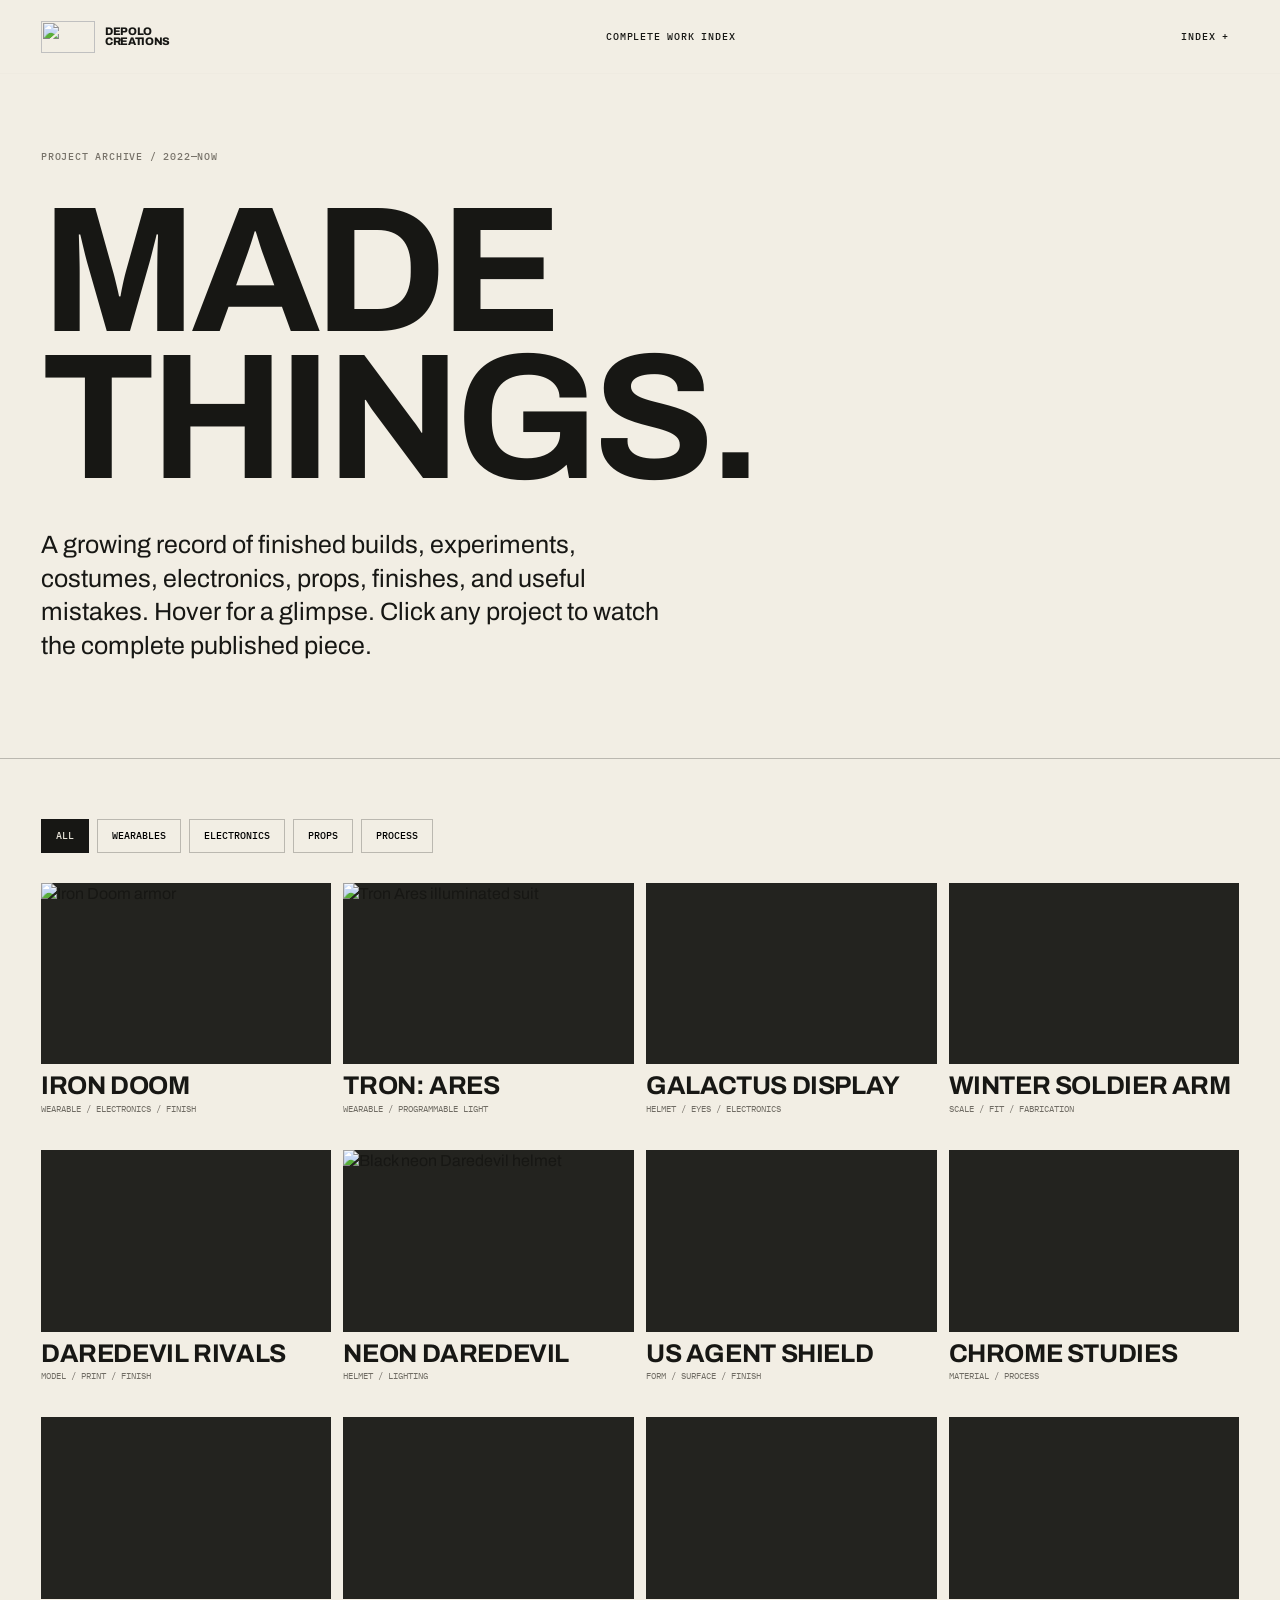
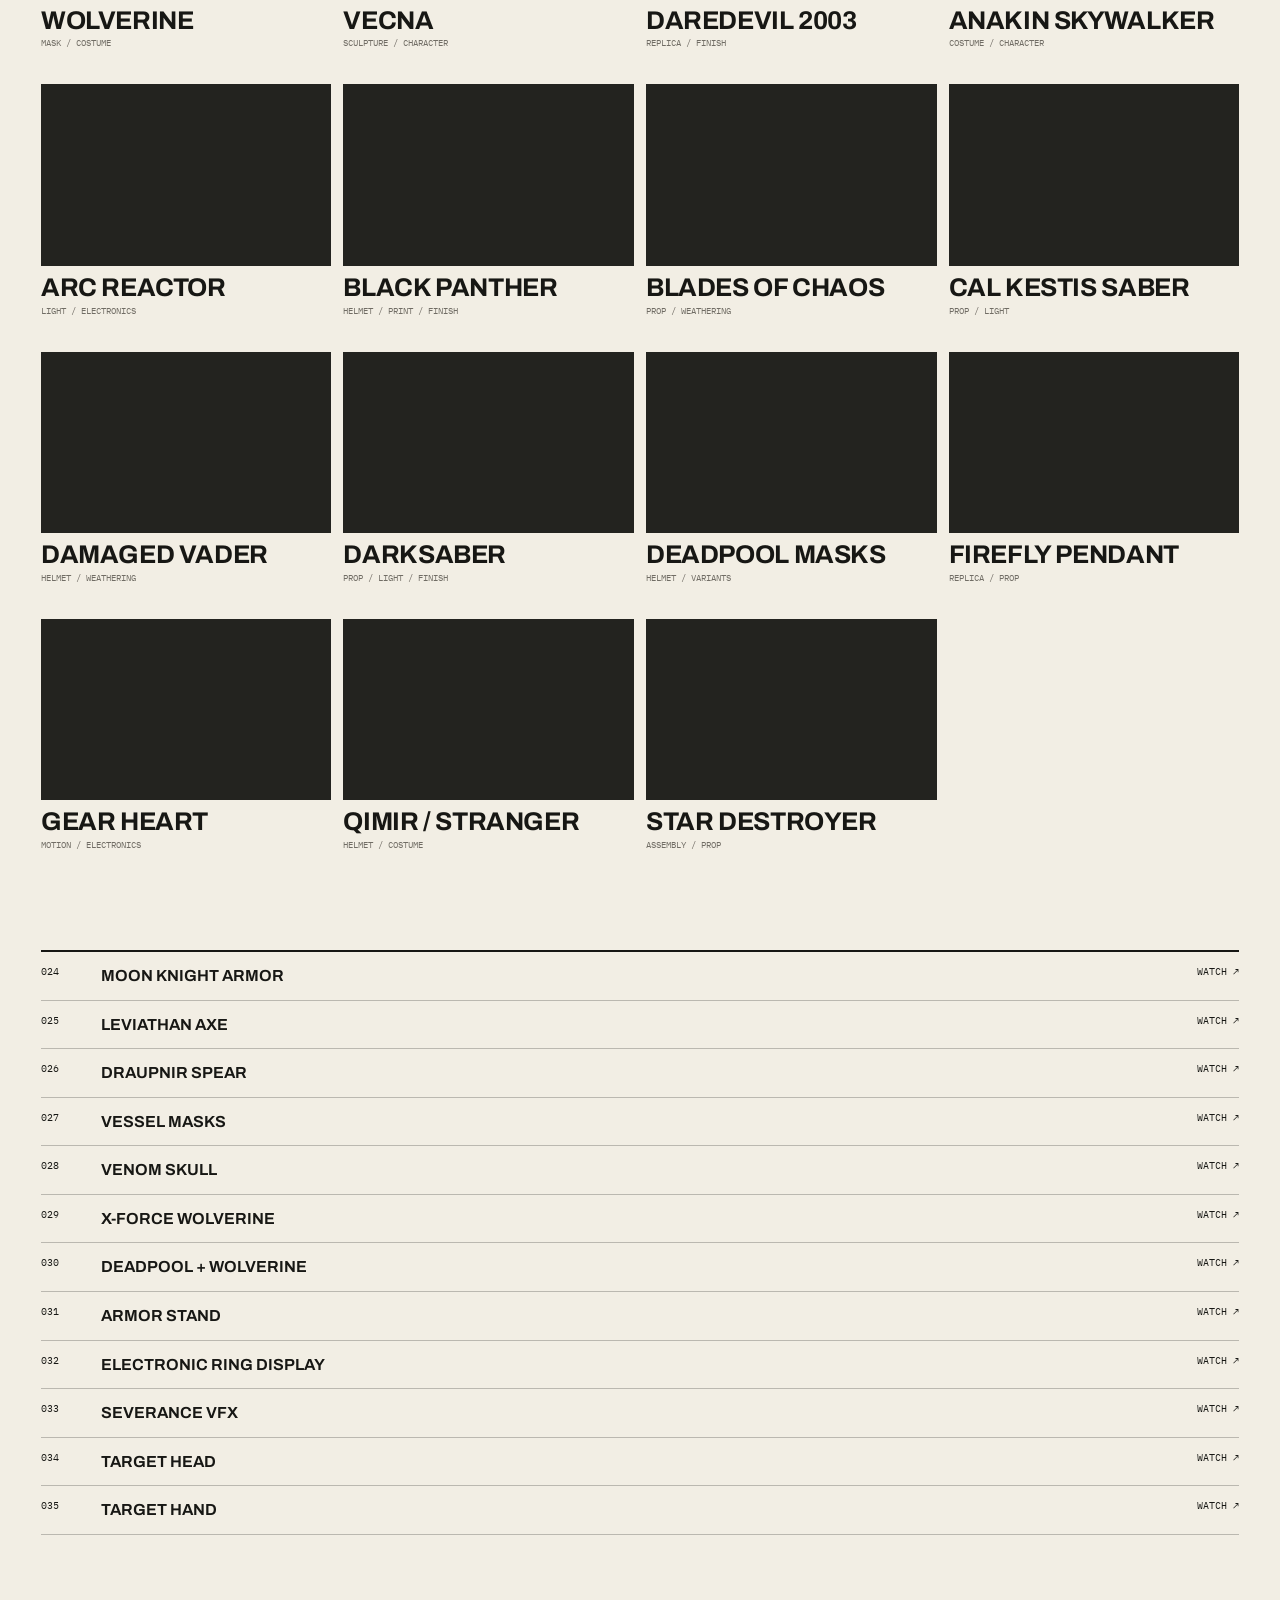
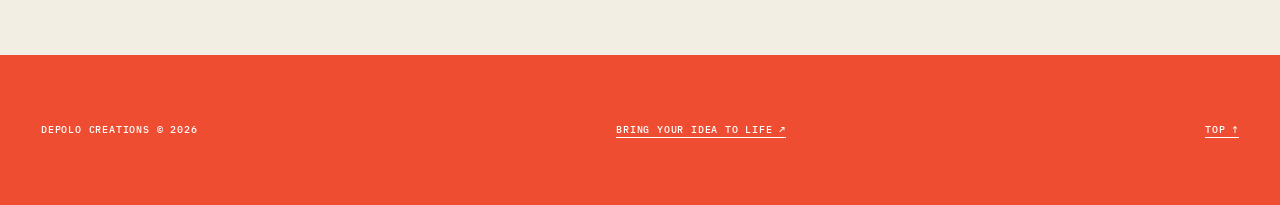
==== work.html @ 754777ff "Launch DePolo Creations V3" ====
<!doctype html><html lang="en"><head><meta charset="utf-8"><meta name="viewport" content="width=device-width,initial-scale=1"><meta name="description" content="Completed work from DePolo Creations: props, wearables, electronics, prototypes, and fabrication."><meta name="theme-color" content="#171714"><title>Work Index — DePolo Creations</title><link rel="preconnect" href="https://fonts.googleapis.com"><link rel="preconnect" href="https://fonts.gstatic.com" crossorigin><link href="https://fonts.googleapis.com/css2?family=Archivo:wdth,wght@75..125,300..900&family=IBM+Plex+Mono:ital,wght@0,400;0,500;1,400&display=swap" rel="stylesheet"><link rel="stylesheet" href="styles.css"><link rel="stylesheet" href="refinements.css"><script defer src="script.js"></script></head>
<body class="work-page"><a class="skip" href="#work">Skip to projects</a><header class="header scrolled" data-header><a class="wordmark" href="index.html" aria-label="DePolo Creations home"><img src="assets/dc-logo.svg" alt=""><span>DEPOLO<br>CREATIONS</span></a><p class="header-line">COMPLETE WORK INDEX</p><button class="menu" type="button" aria-expanded="false" aria-controls="nav" data-menu>INDEX <span>+</span></button><nav id="nav" data-nav><a href="index.html">Home</a><a href="#work">Projects</a><a href="index.html#capabilities">Capabilities</a><a href="index.html#about">Studio</a><a href="index.html#contact">Inquiry ↗</a></nav></header>
<main><section class="work-hero"><p class="label">PROJECT ARCHIVE / 2022—NOW</p><h1>Made<br>things.</h1><p>A growing record of finished builds, experiments, costumes, electronics, props, finishes, and useful mistakes. Hover for a glimpse. Click any project to watch the complete published piece.</p></section>
<section class="work-index" id="work"><div class="filters" role="group" aria-label="Filter project archive"><button class="active" data-work-filter="all">All</button><button data-work-filter="wearable">Wearables</button><button data-work-filter="electronics">Electronics</button><button data-work-filter="prop">Props</button><button data-work-filter="process">Process</button></div>
<div class="work-grid">
  <a class="work-card" data-work-category="wearable electronics" href="https://www.youtube.com/watch?v=f45iOdO2EHw" target="_blank" rel="noopener"><img src="assets/projects/doom.webp" alt="Iron Doom armor"><h2>Iron Doom</h2><p>WEARABLE / ELECTRONICS / FINISH</p></a>
  <a class="work-card" data-work-category="wearable electronics" href="https://www.youtube.com/watch?v=zFczIckO7Rg" target="_blank" rel="noopener"><img src="assets/projects/ares.webp" alt="Tron Ares illuminated suit"><h2>Tron: Ares</h2><p>WEARABLE / PROGRAMMABLE LIGHT</p></a>
  <a class="work-card" data-work-category="wearable electronics" href="https://www.youtube.com/watch?v=Ba2lIElRFcw" target="_blank" rel="noopener"><video muted loop playsinline preload="none" poster="assets/projects/galactus.webp"><source src="assets/previews/galactus.mp4"></video><h2>Galactus Display</h2><p>HELMET / EYES / ELECTRONICS</p></a>
  <a class="work-card" data-work-category="wearable prop" href="https://www.youtube.com/watch?v=aQSvHcY8R-s" target="_blank" rel="noopener"><video muted loop playsinline preload="none" poster="assets/projects/winter-soldier.webp"><source src="assets/previews/winter-soldier.mp4"></video><h2>Winter Soldier Arm</h2><p>SCALE / FIT / FABRICATION</p></a>
  <a class="work-card" data-work-category="wearable prop" href="https://youtube.com/shorts/fTP_FYDa17M" target="_blank" rel="noopener"><video muted loop playsinline preload="none" poster="assets/projects/daredevil-rivals.webp"><source src="assets/previews/daredevil-rivals.mp4"></video><h2>Daredevil Rivals</h2><p>MODEL / PRINT / FINISH</p></a>
  <a class="work-card" data-work-category="wearable electronics" href="https://www.youtube.com/watch?v=TB-pIBTU_F0" target="_blank" rel="noopener"><img src="assets/projects/daredevil-black.webp" alt="Black neon Daredevil helmet"><h2>Neon Daredevil</h2><p>HELMET / LIGHTING</p></a>
  <a class="work-card" data-work-category="prop process" href="https://www.youtube.com/watch?v=2Qb8049RBj0" target="_blank" rel="noopener"><video muted loop playsinline preload="none" poster="assets/projects/us-agent-shield.webp"><source src="assets/previews/us-agent-shield.mp4"></video><h2>US Agent Shield</h2><p>FORM / SURFACE / FINISH</p></a>
  <a class="work-card" data-work-category="process prop" href="https://www.youtube.com/watch?v=ifboockPrFY" target="_blank" rel="noopener"><video muted loop playsinline preload="none" poster="assets/projects/chrome-finish.webp"><source src="assets/previews/chrome-finish.mp4"></video><h2>Chrome Studies</h2><p>MATERIAL / PROCESS</p></a>
  <a class="work-card" data-work-category="wearable prop" href="https://youtube.com/shorts/M8G0UAl-ri0" target="_blank" rel="noopener"><video muted loop playsinline preload="none" poster="assets/projects/wolverine-game.webp"><source src="assets/previews/wolverine-game.mp4"></video><h2>Wolverine</h2><p>MASK / COSTUME</p></a>
  <a class="work-card" data-work-category="wearable prop" href="https://youtube.com/shorts/Q_8YGW42Jc8" target="_blank" rel="noopener"><video muted loop playsinline preload="none" poster="assets/projects/vecna.webp"><source src="assets/previews/vecna.mp4"></video><h2>Vecna</h2><p>SCULPTURE / CHARACTER</p></a>
  <a class="work-card" data-work-category="wearable prop" href="https://youtube.com/shorts/kxFeFTSxwdg" target="_blank" rel="noopener"><video muted loop playsinline preload="none" poster="assets/projects/daredevil-2003.webp"><source src="assets/previews/daredevil-2003.mp4"></video><h2>Daredevil 2003</h2><p>REPLICA / FINISH</p></a>
  <a class="work-card" data-work-category="wearable" href="https://youtube.com/shorts/2os2gOZqD7A" target="_blank" rel="noopener"><video muted loop playsinline preload="none" poster="assets/projects/anakin.jpg"><source src="assets/previews/anakin.mp4"></video><h2>Anakin Skywalker</h2><p>COSTUME / CHARACTER</p></a>
  <a class="work-card" data-work-category="electronics prop" href="https://youtube.com/shorts/UbesKmzl5rA" target="_blank" rel="noopener"><video muted loop playsinline preload="none" poster="assets/projects/arc-reactor.jpg"><source src="assets/previews/arc-reactor.mp4"></video><h2>Arc Reactor</h2><p>LIGHT / ELECTRONICS</p></a>
  <a class="work-card" data-work-category="wearable prop" href="https://youtube.com/shorts/BCk5leJ1_G4" target="_blank" rel="noopener"><video muted loop playsinline preload="none" poster="assets/projects/black-panther.jpg"><source src="assets/previews/black-panther.mp4"></video><h2>Black Panther</h2><p>HELMET / PRINT / FINISH</p></a>
  <a class="work-card" data-work-category="prop process" href="https://youtube.com/shorts/HmBopBBPuVQ" target="_blank" rel="noopener"><video muted loop playsinline preload="none" poster="assets/projects/blades-chaos.jpg"><source src="assets/previews/blades-chaos.mp4"></video><h2>Blades of Chaos</h2><p>PROP / WEATHERING</p></a>
  <a class="work-card" data-work-category="prop electronics" href="https://www.youtube.com/watch?v=gEWE_Ln1DB8" target="_blank" rel="noopener"><video muted loop playsinline preload="none" poster="assets/projects/cal-kestis.jpg"><source src="assets/previews/cal-kestis.mp4"></video><h2>Cal Kestis Saber</h2><p>PROP / LIGHT</p></a>
  <a class="work-card" data-work-category="wearable prop" href="https://youtube.com/shorts/01ie_4RDIV0" target="_blank" rel="noopener"><video muted loop playsinline preload="none" poster="assets/projects/vader.jpg"><source src="assets/previews/vader.mp4"></video><h2>Damaged Vader</h2><p>HELMET / WEATHERING</p></a>
  <a class="work-card" data-work-category="prop electronics" href="https://www.youtube.com/@GinoDePoloCreations/search?query=Darksaber" target="_blank" rel="noopener"><video muted loop playsinline preload="none" poster="assets/projects/darksaber.jpg"><source src="assets/previews/darksaber.mp4"></video><h2>Darksaber</h2><p>PROP / LIGHT / FINISH</p></a>
  <a class="work-card" data-work-category="wearable prop" href="https://youtube.com/shorts/fFDC4SojPIo" target="_blank" rel="noopener"><video muted loop playsinline preload="none" poster="assets/projects/deadpool.jpg"><source src="assets/previews/deadpool.mp4"></video><h2>Deadpool Masks</h2><p>HELMET / VARIANTS</p></a>
  <a class="work-card" data-work-category="prop" href="https://youtube.com/shorts/3zAMSGWEHwU" target="_blank" rel="noopener"><video muted loop playsinline preload="none" poster="assets/projects/firefly.jpg"><source src="assets/previews/firefly.mp4"></video><h2>Firefly Pendant</h2><p>REPLICA / PROP</p></a>
  <a class="work-card" data-work-category="electronics prop" href="https://youtube.com/shorts/BjGzUm9B_cY" target="_blank" rel="noopener"><video muted loop playsinline preload="none" poster="assets/projects/heart-gears.jpg"><source src="assets/previews/heart-gears.mp4"></video><h2>Gear Heart</h2><p>MOTION / ELECTRONICS</p></a>
  <a class="work-card" data-work-category="wearable prop" href="https://youtube.com/shorts/BGOsOVSzENE" target="_blank" rel="noopener"><video muted loop playsinline preload="none" poster="assets/projects/qimir.jpg"><source src="assets/previews/qimir.mp4"></video><h2>Qimir / Stranger</h2><p>HELMET / COSTUME</p></a>
  <a class="work-card" data-work-category="prop process" href="https://youtube.com/shorts/gZG3L--3sVA" target="_blank" rel="noopener"><video muted loop playsinline preload="none" poster="assets/projects/star-destroyer.jpg"><source src="assets/previews/star-destroyer.mp4"></video><h2>Star Destroyer</h2><p>ASSEMBLY / PROP</p></a>
</div>
<div class="work-ledger"><a href="https://youtube.com/shorts/pRtM7BxkJcs"><span>024</span>Moon Knight Armor<span>WATCH ↗</span></a><a href="https://youtube.com/shorts/bug30TYvJCU"><span>025</span>Leviathan Axe<span>WATCH ↗</span></a><a href="https://youtube.com/shorts/R4flKSkRsi8"><span>026</span>Draupnir Spear<span>WATCH ↗</span></a><a href="https://youtube.com/shorts/GTZHTAYfYAU"><span>027</span>Vessel Masks<span>WATCH ↗</span></a><a href="https://youtube.com/shorts/J9L7JzBHIR4"><span>028</span>Venom Skull<span>WATCH ↗</span></a><a href="https://youtube.com/shorts/6OyzctktQoY"><span>029</span>X-Force Wolverine<span>WATCH ↗</span></a><a href="https://youtube.com/shorts/P9nrG8TV47Y"><span>030</span>Deadpool + Wolverine<span>WATCH ↗</span></a><a href="https://youtube.com/shorts/Gr54Moc7keg"><span>031</span>Armor Stand<span>WATCH ↗</span></a><a href="https://www.youtube.com/watch?v=tuh3VyUuYes"><span>032</span>Electronic Ring Display<span>WATCH ↗</span></a><a href="https://youtube.com/shorts/mxoCnZjz_WY"><span>033</span>Severance VFX<span>WATCH ↗</span></a><a href="https://youtube.com/shorts/VMTVRS2lc6E"><span>034</span>Target Head<span>WATCH ↗</span></a><a href="https://youtube.com/shorts/DKPBTgb7mAo"><span>035</span>Target Hand<span>WATCH ↗</span></a></div></section></main>
<footer class="work-footer"><span>DEPOLO CREATIONS © <span data-year></span></span><a href="index.html#contact">BRING YOUR IDEA TO LIFE ↗</a><a href="#work">TOP ↑</a></footer></body></html>
---- styles.css ----
:root{--black:#171714;--coal:#23231f;--bone:#e7e3d8;--paper:#f2eee4;--red:#ef4d32;--muted:#aaa69c;--line:rgba(231,227,216,.26);--darkline:rgba(23,23,20,.25);--sans:"Archivo","Arial Narrow",Arial,sans-serif;--mono:"IBM Plex Mono",monospace;--pad:clamp(18px,3.2vw,54px)}*{box-sizing:border-box}html{scroll-behavior:smooth}body{margin:0;background:var(--black);color:var(--bone);font-family:var(--sans);line-height:1.35}a{color:inherit;text-decoration:none}img{display:block;width:100%}button{font:inherit}.skip{position:fixed;z-index:99;top:8px;left:8px;background:var(--red);color:#fff;padding:10px;transform:translateY(-150%)}.skip:focus{transform:none}.header{height:74px;position:fixed;z-index:20;inset:0 0 auto;display:grid;grid-template-columns:1fr 1fr auto;align-items:center;padding:0 var(--pad);border-bottom:1px solid var(--line);transition:.2s}.header.scrolled{background:rgba(23,23,20,.94);backdrop-filter:blur(12px)}.wordmark{display:flex;align-items:center;gap:10px;font-size:11px;font-weight:800;line-height:.9;letter-spacing:-.03em}.wordmark svg{width:46px;fill:none;stroke:var(--bone);stroke-width:3}.header-line,.menu,nav{font:500 10px var(--mono);letter-spacing:.08em}.menu{background:none;border:0;color:inherit;cursor:pointer;padding:10px}nav{position:fixed;right:var(--pad);top:60px;width:260px;background:var(--red);color:#fff;padding:16px;display:grid;transform:scaleY(0);transform-origin:top;opacity:0;transition:.2s}nav.open{transform:none;opacity:1}nav a{padding:12px 4px;border-bottom:1px solid rgba(255,255,255,.35)}nav a:last-child{border:0}.hero{min-height:100svh;position:relative;display:flex;align-items:flex-end;overflow:hidden;padding:120px var(--pad) 54px}.hero-img{position:absolute;inset:0;height:100%;object-fit:cover;object-position:center}.hero-wash{position:absolute;inset:0;background:linear-gradient(90deg,rgba(23,23,20,.95),rgba(23,23,20,.42) 60%,rgba(23,23,20,.1)),linear-gradient(0deg,rgba(23,23,20,.78),transparent 55%)}.hero-type{position:relative;z-index:2;width:min(100%,1120px)}.kicker,.label,.project-no,.section-head,.hero-stamp,.fan-note,.card span,.card small,.filters,.archive-count,.method-line,footer{font:500 10px/1.4 var(--mono);letter-spacing:.08em}.kicker{color:var(--red);text-transform:uppercase}.hero h1{margin:22px 0 40px;font-size:clamp(64px,11.8vw,188px);font-stretch:condensed;font-weight:800;line-height:.76;letter-spacing:-.075em;text-transform:uppercase}.hero h1 i{font-weight:300;color:transparent;-webkit-text-stroke:1.5px var(--bone)}.hero-bottom{display:flex;align-items:end;gap:10vw}.hero-bottom p{margin:0;font-size:clamp(14px,1.3vw,18px)}.hero-bottom a,.contact-bottom a{display:flex;justify-content:space-between;width:min(340px,100%);border:1px solid currentColor;padding:16px;font:600 11px var(--mono)}.hero-bottom a:hover,.contact-bottom a:hover{background:var(--red);border-color:var(--red)}.hero-stamp{position:absolute;z-index:2;right:var(--pad);bottom:54px;width:210px;border-top:1px solid var(--bone);padding-top:8px;display:grid;gap:5px}.hero-stamp strong{font:800 28px var(--sans);letter-spacing:-.04em}.hero-stamp a{color:var(--red)}.fan-note{position:absolute;right:var(--pad);bottom:16px;z-index:2;color:#aaa;font-size:8px}.ruled{border-top:1px solid var(--darkline)}.manifesto,.capabilities,.about{background:var(--paper);color:var(--black);padding:clamp(80px,10vw,150px) var(--pad);display:grid;grid-template-columns:1fr 1.2fr 1fr;gap:4vw}.label{margin:0;color:#777269}.manifesto h2,.section-head h2,.capabilities h2,.about h2,.method h2,.contact h2{font-size:clamp(48px,8vw,125px);font-weight:800;font-stretch:condensed;line-height:.82;letter-spacing:-.07em;text-transform:uppercase;margin:0}.manifesto-copy{font-size:clamp(17px,1.8vw,24px);align-self:end}.manifesto-copy p:last-child{font:400 12px/1.6 var(--mono);margin-top:28px}.featured,.archive{padding:100px var(--pad)}.section-head{display:flex;align-items:end;justify-content:space-between;border-top:1px solid var(--line);padding-top:10px;margin-bottom:54px}.section-head p{margin:0}.lead-project{display:grid;grid-template-columns:2.1fr 1fr;gap:var(--pad);align-items:end}.lead-project figure{margin:0}.lead-project figure img{aspect-ratio:16/9;object-fit:cover;filter:saturate(.86) contrast(1.05)}figcaption{display:flex;justify-content:space-between;padding-top:8px;font:400 9px var(--mono)}.lead-project h3,.feature-pair h3{font-size:clamp(42px,6vw,90px);line-height:.86;letter-spacing:-.065em;text-transform:uppercase;margin:10px 0}.lead-project>div>p:last-child,.feature-pair article>p:last-child{max-width:460px;color:var(--muted)}.feature-pair{display:grid;grid-template-columns:1fr 1fr;gap:var(--pad);margin:110px 0 20px}.feature-pair article:nth-child(2){margin-top:160px}.feature-pair img{aspect-ratio:4/3;object-fit:cover;filter:saturate(.85)}.feature-pair h3{font-size:clamp(32px,4vw,62px)}.archive{background:var(--paper);color:var(--black)}.archive .section-head{border-color:var(--darkline);align-items:start}.archive .section-head h2{font-size:clamp(50px,8vw,120px);margin-top:20px}.archive-count strong{font:800 clamp(52px,7vw,100px)/.8 var(--sans);letter-spacing:-.07em}.filters{display:flex;gap:8px;flex-wrap:wrap;margin-bottom:30px}.filters button{background:transparent;border:1px solid var(--darkline);padding:9px 14px;text-transform:uppercase;cursor:pointer}.filters button.active,.filters button:hover{background:var(--black);color:var(--bone)}.project-wall{display:grid;grid-template-columns:repeat(4,1fr);gap:26px 12px}.card{display:block;min-width:0;transition:opacity .2s}.card.hidden{display:none}.card.wide{grid-column:span 2}.card img{aspect-ratio:4/3;object-fit:cover;filter:grayscale(.2) contrast(1.03);transition:.3s}.card.tall img{aspect-ratio:3/4}.card:hover img{filter:none;transform:scale(.99)}.card span{display:block;border-top:1px solid var(--darkline);padding-top:7px;margin-top:7px}.card small{color:#747068}.ledger{border-top:2px solid var(--black);margin-top:90px;padding-top:14px}.ledger ul{list-style:none;margin:36px 0 0;padding:0;display:grid;grid-template-columns:repeat(3,1fr);font-size:clamp(18px,2.1vw,32px);font-weight:700;letter-spacing:-.035em;text-transform:uppercase}.ledger li{border-top:1px solid var(--darkline);padding:10px 8px 10px 0}.capabilities{grid-template-columns:1fr 2fr}.capabilities h2{font-size:clamp(48px,6.5vw,100px);margin-top:20px}.cap-list article{display:grid;grid-template-columns:50px 1fr 1fr;gap:15px;border-top:1px solid var(--darkline);padding:22px 0}.cap-list span{font:400 10px var(--mono)}.cap-list h3{font-size:clamp(23px,3vw,42px);letter-spacing:-.045em;text-transform:uppercase;margin:0}.cap-list p{margin:0}.method{padding:100px var(--pad);overflow:hidden}.method-line{white-space:nowrap;font-size:clamp(13px,2vw,25px);color:var(--red);margin:50px 0 110px;animation:drift 22s linear infinite}.method>div{display:grid;grid-template-columns:2fr 1fr;gap:6vw;align-items:end}.method h2{font-size:clamp(48px,7vw,110px)}.method>div p{font:400 13px/1.65 var(--mono);color:var(--muted)}@keyframes drift{to{transform:translateX(-35%)}}.about{grid-template-columns:1fr 2fr}.about h2{font-size:clamp(45px,6vw,90px);max-width:1150px}.about>div>p{font-size:clamp(16px,1.6vw,22px);max-width:680px}.about a{font:500 11px var(--mono);display:inline-block;border-bottom:1px solid;margin:30px 25px 0 0}.contact{background:var(--red);color:#fff;padding:100px var(--pad) 70px}.contact .label{color:#fff}.contact h2{font-size:clamp(68px,15vw,220px);margin:50px 0 80px}.contact-bottom{display:flex;justify-content:space-between;align-items:end}.contact-bottom p{font-size:clamp(16px,2vw,26px)}.contact-bottom a{width:min(520px,100%);overflow-wrap:anywhere}.contact-bottom a:hover{background:var(--black);border-color:var(--black)}footer{height:70px;display:flex;justify-content:space-between;align-items:center;padding:0 var(--pad)}@media(max-width:900px){.header{grid-template-columns:1fr auto}.header-line{display:none}.hero{min-height:860px}.hero-type{align-self:center}.hero h1{font-size:clamp(60px,18vw,120px)}.hero-bottom{align-items:flex-start;flex-direction:column}.hero-stamp{left:var(--pad);right:auto}.manifesto,.capabilities,.about{grid-template-columns:1fr}.manifesto-copy{margin-top:60px}.lead-project{grid-template-columns:1fr}.feature-pair{margin-top:70px}.feature-pair article:nth-child(2){margin-top:80px}.project-wall{grid-template-columns:repeat(2,1fr)}.ledger ul{grid-template-columns:repeat(2,1fr)}.method>div{grid-template-columns:1fr}.contact-bottom{align-items:flex-start;flex-direction:column;gap:40px}}@media(max-width:560px){.header{height:62px}.wordmark span{display:none}.hero{padding-top:90px}.hero h1{font-size:17.5vw}.hero h1 i{-webkit-text-stroke:1px var(--bone)}.hero-stamp{bottom:52px}.fan-note{display:none}.feature-pair{grid-template-columns:1fr}.feature-pair article:nth-child(2){margin-top:40px}.project-wall{grid-template-columns:1fr 1fr;gap:22px 8px}.card.wide{grid-column:span 2}.ledger ul{grid-template-columns:1fr}.cap-list article{grid-template-columns:30px 1fr}.cap-list p{grid-column:2}.contact h2{font-size:19vw}footer span:nth-child(2){display:none}}@media(prefers-reduced-motion:reduce){html{scroll-behavior:auto}.method-line{animation:none}}
---- refinements.css ----
/* V3: readability, uniform project geometry, inquiry form, and work archive */
.wordmark svg{display:none}.wordmark img{display:block;width:54px;height:32px}
.hero h1{font-size:clamp(64px,11.2vw,178px);line-height:.82;letter-spacing:-.035em}
.manifesto h2,.section-head h2,.capabilities h2,.about h2,.method h2,.contact h2{line-height:.88;letter-spacing:-.025em}
.lead-project h3,.feature-pair h3{line-height:.92;letter-spacing:-.025em}
.project-wall{grid-template-columns:repeat(4,1fr);gap:30px 12px}.card.wide{grid-column:auto}
.card img,.card video{display:block;width:100%;aspect-ratio:16/10;object-fit:cover;filter:grayscale(.18) contrast(1.03);transition:.3s;background:var(--coal)}
.card.tall img{aspect-ratio:16/10}.card:hover img,.card:hover video{filter:none;transform:scale(.99)}
.ledger li{padding:0}.ledger li a{display:block;padding:10px 8px 10px 0}.ledger li a:hover{color:var(--red)}
.archive-link{display:flex;justify-content:space-between;margin-top:45px;padding:18px;border:1px solid var(--black);font:600 11px var(--mono)}.archive-link:hover{background:var(--red);border-color:var(--red);color:#fff}
.inquiry-layout{display:grid;grid-template-columns:1fr 1fr;gap:8vw;align-items:start}.inquiry-layout>div>p{font-size:clamp(16px,2vw,26px)}
.email-link{font:500 11px var(--mono);border-bottom:1px solid;overflow-wrap:anywhere}.inquiry-layout form{border-top:1px solid rgba(255,255,255,.65);padding-top:20px}
.inquiry-layout label{display:block;font:500 10px var(--mono);letter-spacing:.08em;text-transform:uppercase;margin-bottom:18px}.inquiry-layout label span{text-transform:none}
.inquiry-layout input,.inquiry-layout textarea,.inquiry-layout select{width:100%;color:#fff;background:transparent;border:0;border-bottom:1px solid rgba(255,255,255,.5);border-radius:0;padding:10px 0;outline:0;font:400 15px var(--sans)}
.inquiry-layout select option{color:var(--black)}.inquiry-layout input:focus,.inquiry-layout textarea:focus,.inquiry-layout select:focus{border-color:#fff}.form-row{display:grid;grid-template-columns:1fr 1fr;gap:20px}
.inquiry-layout form button{width:100%;display:flex;justify-content:space-between;background:#fff;color:var(--black);border:0;padding:16px;font:600 11px var(--mono);cursor:pointer}.inquiry-layout form button:hover{background:var(--black);color:#fff}
.form-note{font:400 10px var(--mono)}.form-note.error{font-weight:500;color:var(--black)}
.work-page{background:var(--paper);color:var(--black)}.work-hero{padding:150px var(--pad) 70px;border-bottom:1px solid var(--darkline)}.work-hero h1{font-size:clamp(70px,14vw,200px);line-height:.82;letter-spacing:-.035em;text-transform:uppercase;margin:35px 0}.work-hero>p:last-child{max-width:650px;font-size:clamp(17px,2vw,25px)}
.work-index{padding:60px var(--pad) 120px}.work-grid{display:grid;grid-template-columns:repeat(4,1fr);gap:36px 12px}.work-card video,.work-card img{display:block;width:100%;aspect-ratio:16/10;object-fit:cover;background:var(--coal)}.work-card h2{font-size:clamp(18px,2vw,30px);line-height:1;letter-spacing:-.015em;text-transform:uppercase;margin:9px 0 4px}.work-card p{font:400 9px var(--mono);color:#716d65;margin:0}.work-card:hover h2{color:var(--red)}.work-ledger{margin-top:100px;border-top:2px solid var(--black)}.work-ledger a{display:grid;grid-template-columns:60px 1fr auto;padding:13px 0;border-bottom:1px solid var(--darkline);text-transform:uppercase;font-weight:650}.work-ledger a:hover{color:var(--red)}.work-ledger span{font:400 10px var(--mono)}
.work-footer{background:var(--red);color:#fff;height:auto;min-height:150px}.work-footer a{border-bottom:1px solid}
@media(max-width:900px){.inquiry-layout{grid-template-columns:1fr;gap:60px}.project-wall,.work-grid{grid-template-columns:repeat(2,1fr)}}
@media(max-width:560px){.form-row{grid-template-columns:1fr}.wordmark img{width:50px}.work-ledger a{grid-template-columns:45px 1fr}.work-ledger a span:last-child{display:none}}
@media(prefers-reduced-motion:reduce){.card video,.work-card video{display:none}}
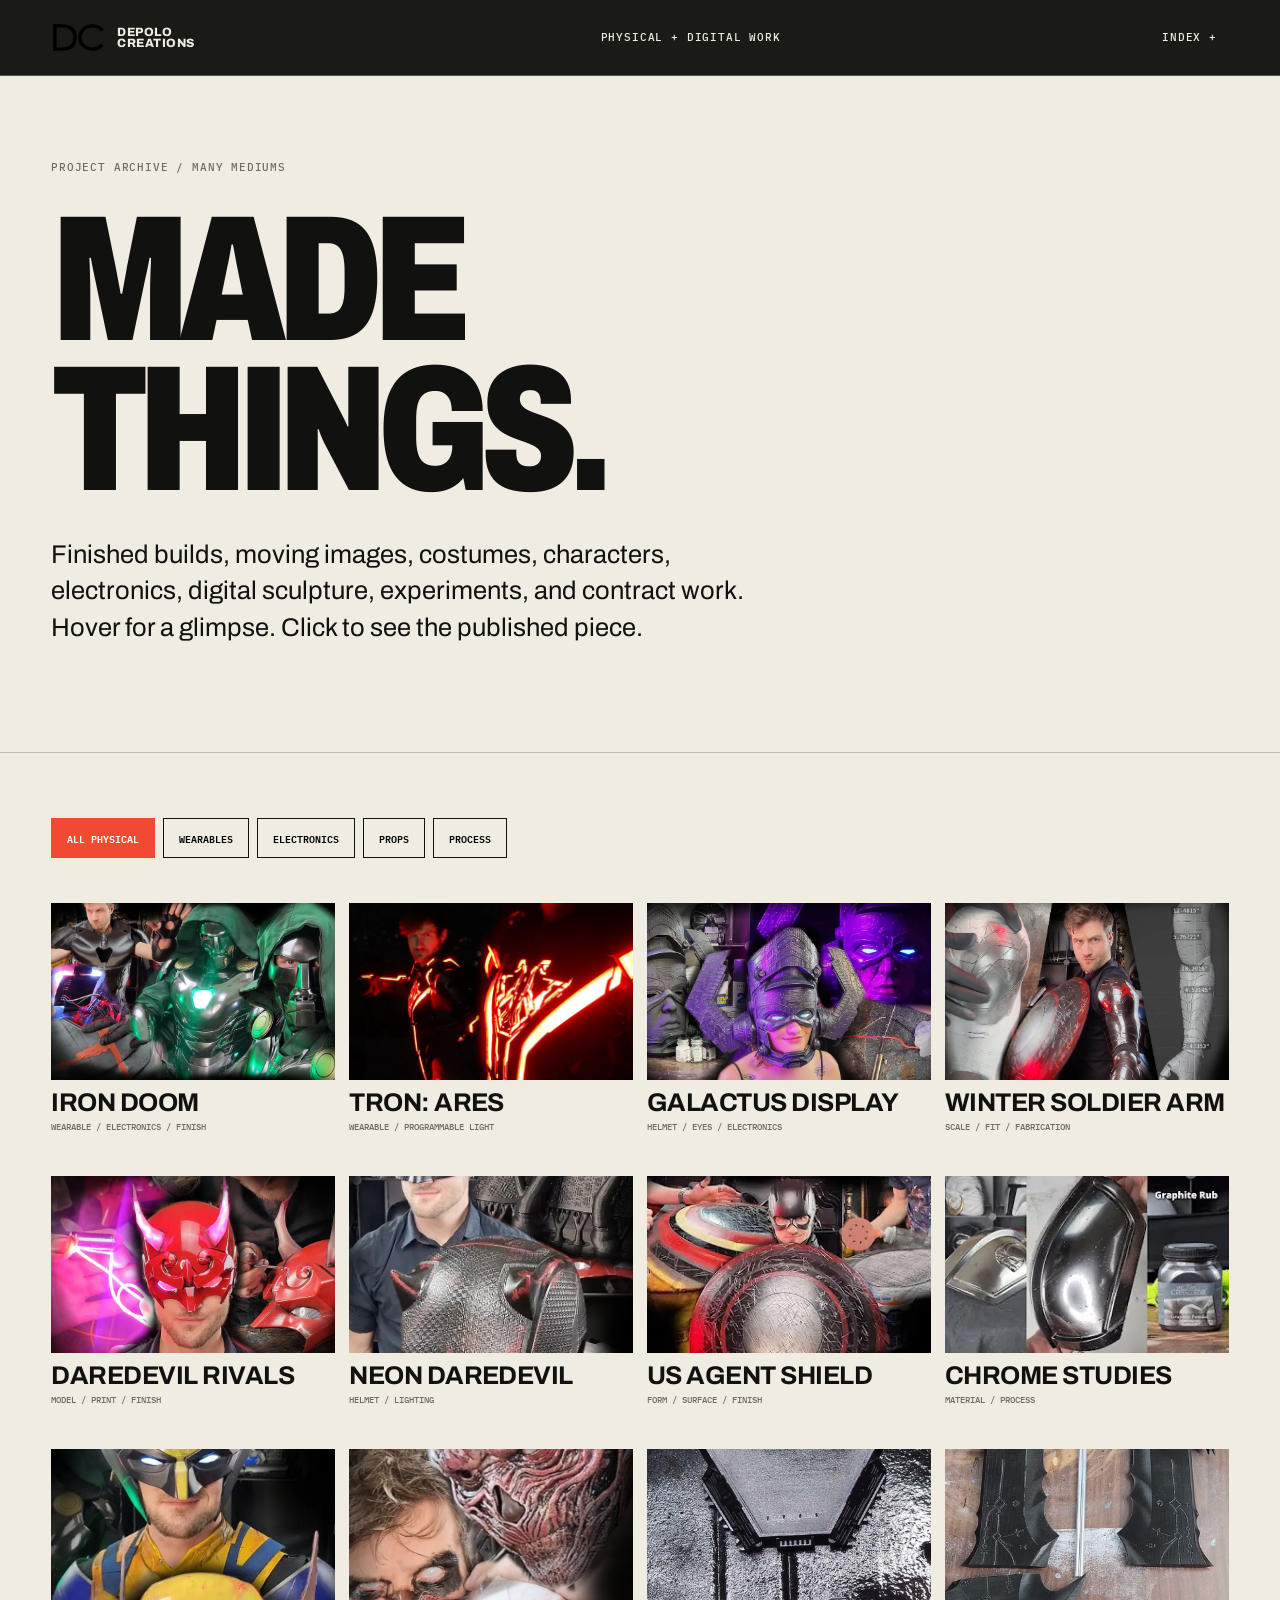
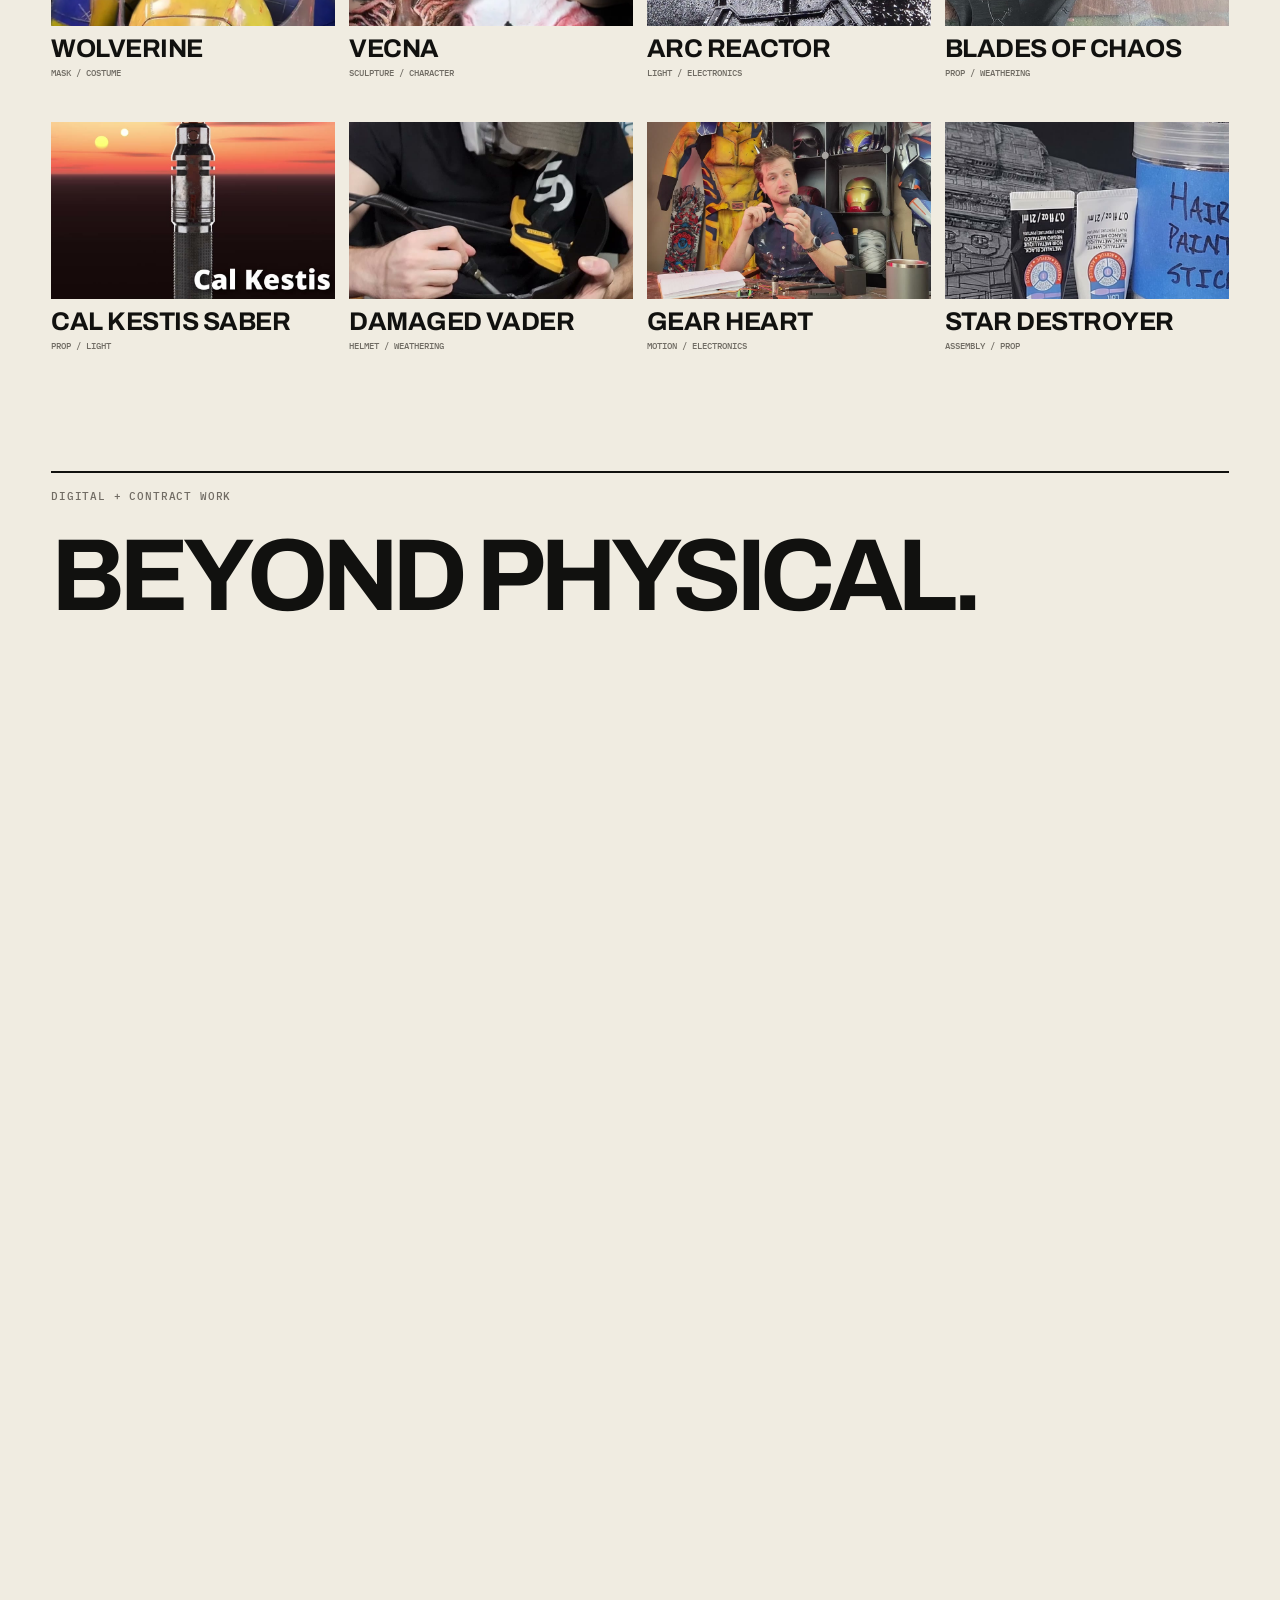
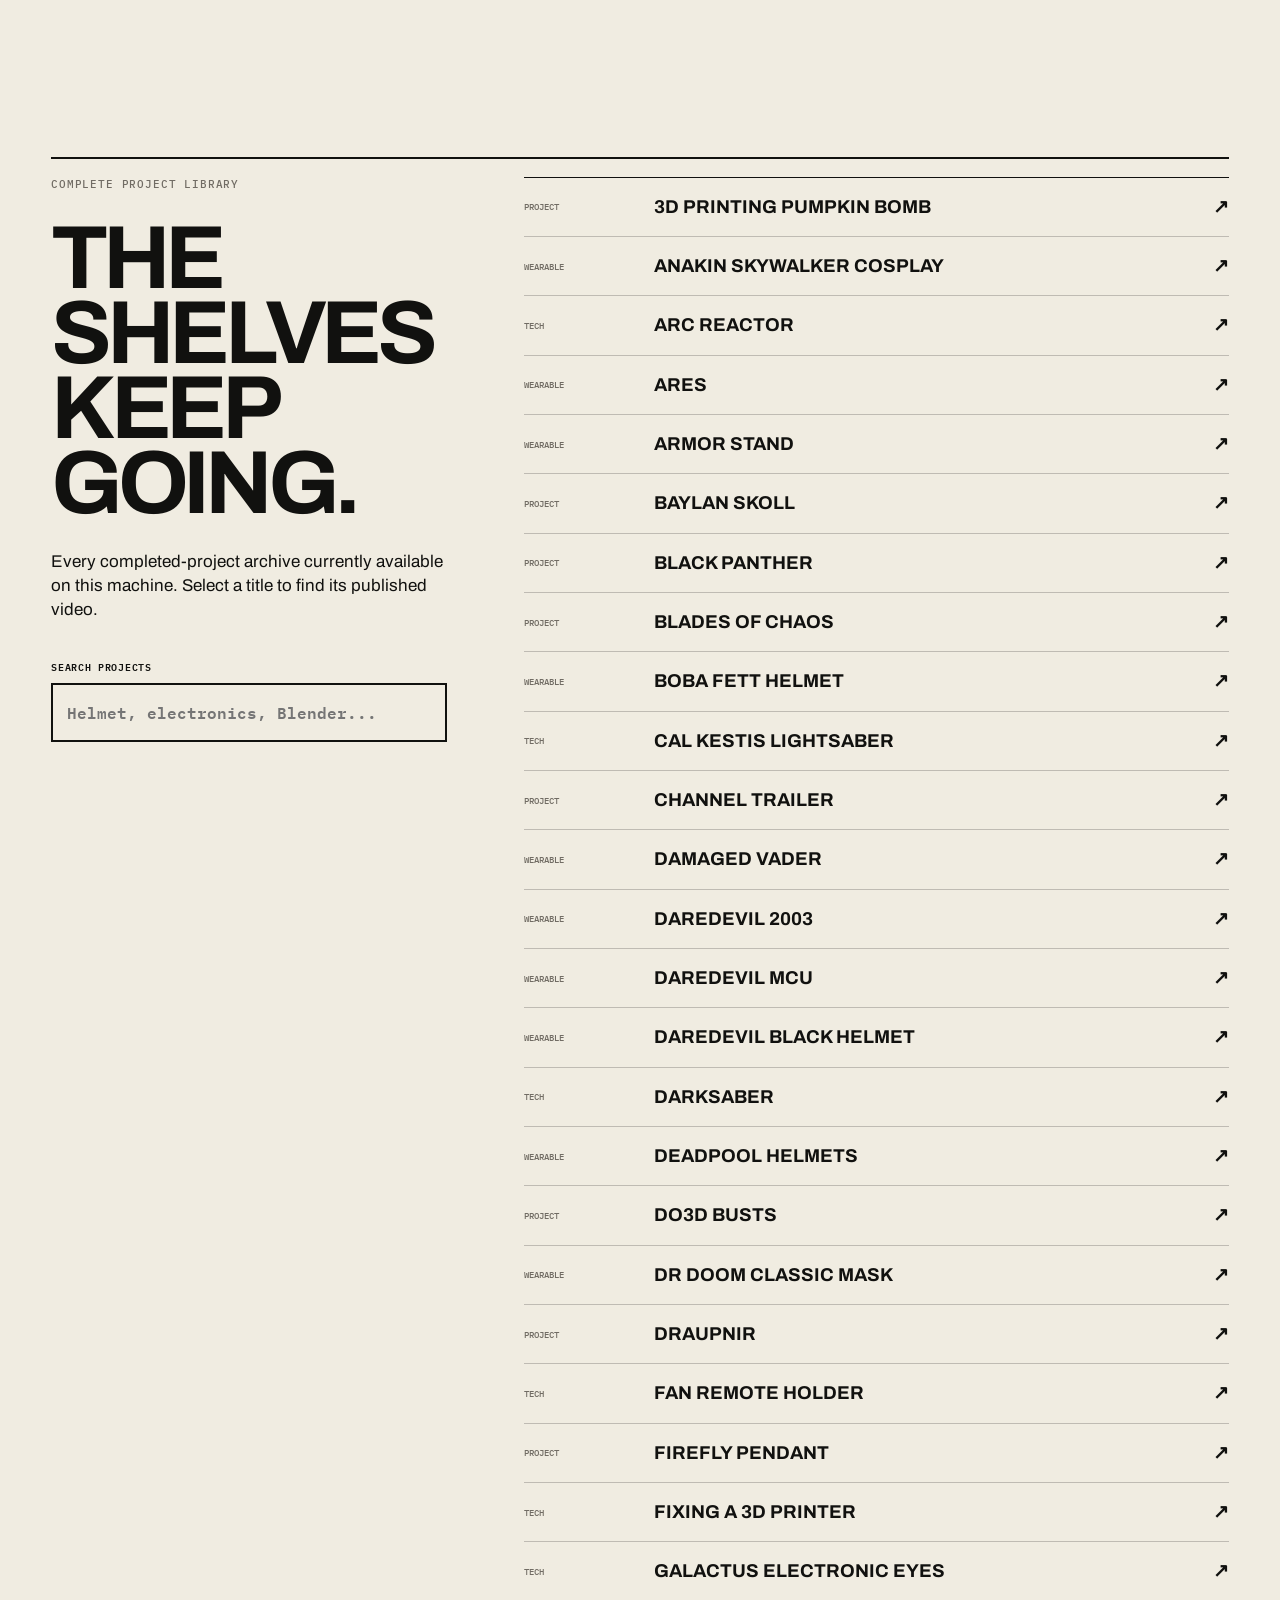
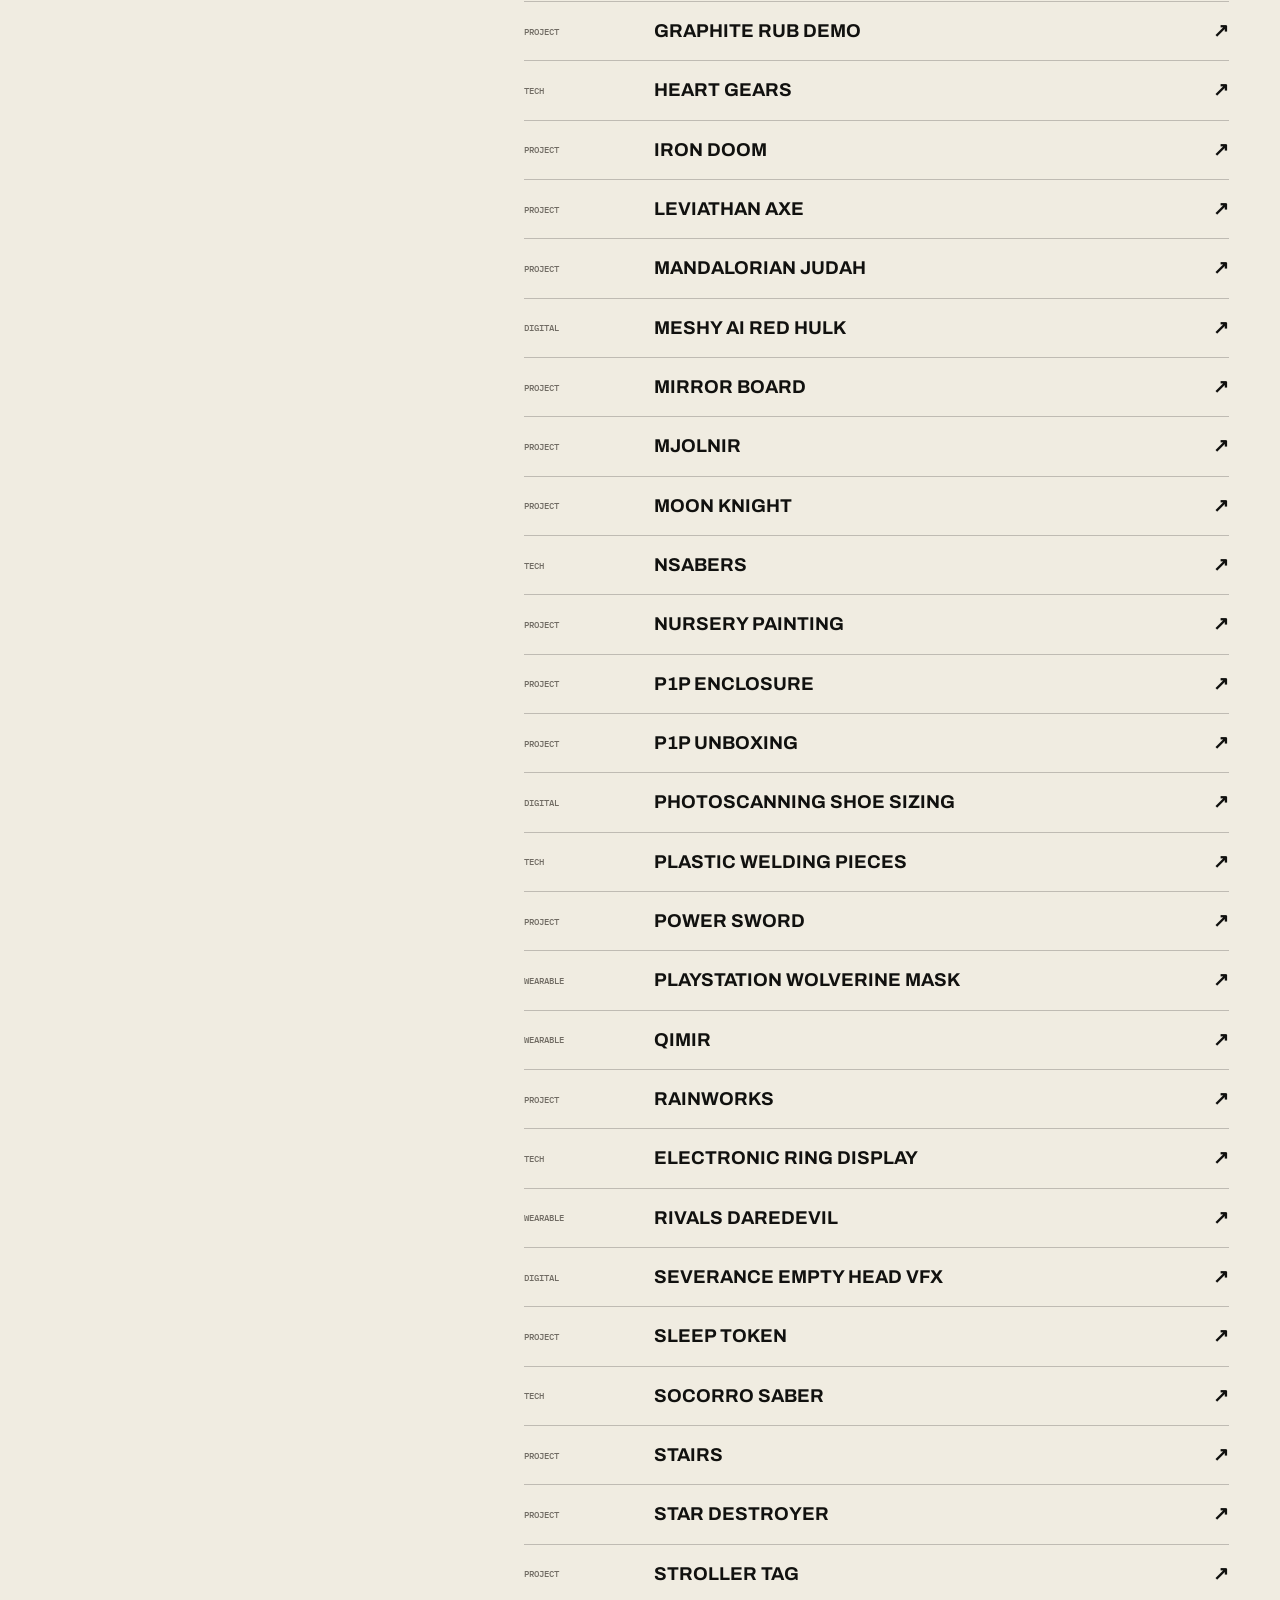
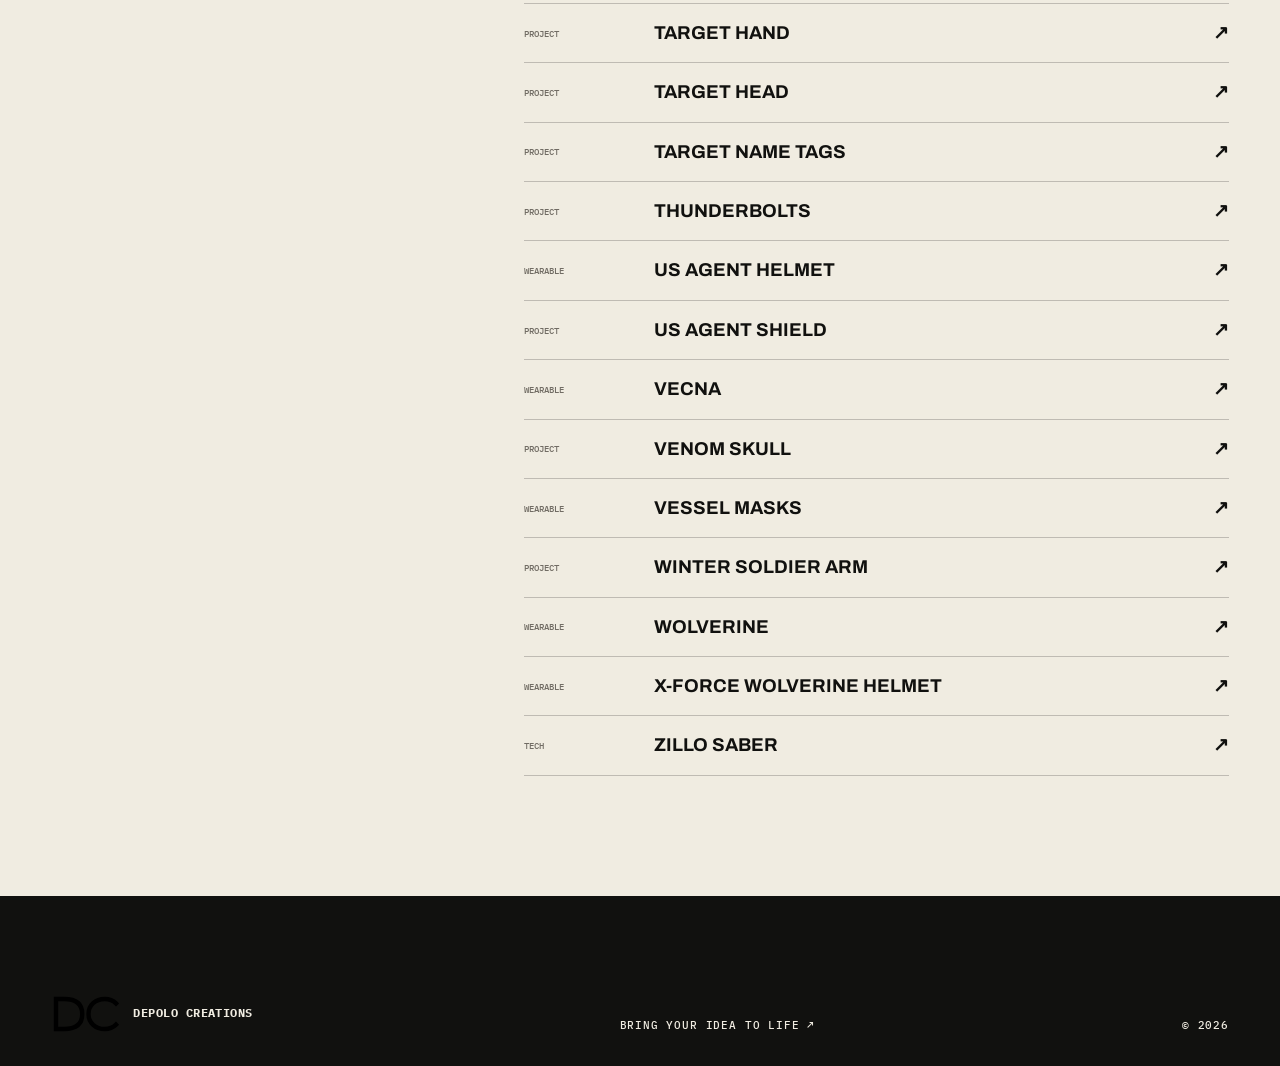
==== commit bebf8352: "DePolo Creation V4 GinoDePolo.com integration" ====
--- a/work.html
+++ b/work.html
@@ -1,31 +1,40 @@
-<!doctype html><html lang="en"><head><meta charset="utf-8"><meta name="viewport" content="width=device-width,initial-scale=1"><meta name="description" content="Completed work from DePolo Creations: props, wearables, electronics, prototypes, and fabrication."><meta name="theme-color" content="#171714"><title>Work Index — DePolo Creations</title><link rel="preconnect" href="https://fonts.googleapis.com"><link rel="preconnect" href="https://fonts.gstatic.com" crossorigin><link href="https://fonts.googleapis.com/css2?family=Archivo:wdth,wght@75..125,300..900&family=IBM+Plex+Mono:ital,wght@0,400;0,500;1,400&display=swap" rel="stylesheet"><link rel="stylesheet" href="styles.css"><link rel="stylesheet" href="refinements.css"><script defer src="script.js"></script></head>
-<body class="work-page"><a class="skip" href="#work">Skip to projects</a><header class="header scrolled" data-header><a class="wordmark" href="index.html" aria-label="DePolo Creations home"><img src="assets/dc-logo.svg" alt=""><span>DEPOLO<br>CREATIONS</span></a><p class="header-line">COMPLETE WORK INDEX</p><button class="menu" type="button" aria-expanded="false" aria-controls="nav" data-menu>INDEX <span>+</span></button><nav id="nav" data-nav><a href="index.html">Home</a><a href="#work">Projects</a><a href="index.html#capabilities">Capabilities</a><a href="index.html#about">Studio</a><a href="index.html#contact">Inquiry ↗</a></nav></header>
-<main><section class="work-hero"><p class="label">PROJECT ARCHIVE / 2022—NOW</p><h1>Made<br>things.</h1><p>A growing record of finished builds, experiments, costumes, electronics, props, finishes, and useful mistakes. Hover for a glimpse. Click any project to watch the complete published piece.</p></section>
-<section class="work-index" id="work"><div class="filters" role="group" aria-label="Filter project archive"><button class="active" data-work-filter="all">All</button><button data-work-filter="wearable">Wearables</button><button data-work-filter="electronics">Electronics</button><button data-work-filter="prop">Props</button><button data-work-filter="process">Process</button></div>
-<div class="work-grid">
-  <a class="work-card" data-work-category="wearable electronics" href="https://www.youtube.com/watch?v=f45iOdO2EHw" target="_blank" rel="noopener"><img src="assets/projects/doom.webp" alt="Iron Doom armor"><h2>Iron Doom</h2><p>WEARABLE / ELECTRONICS / FINISH</p></a>
-  <a class="work-card" data-work-category="wearable electronics" href="https://www.youtube.com/watch?v=zFczIckO7Rg" target="_blank" rel="noopener"><img src="assets/projects/ares.webp" alt="Tron Ares illuminated suit"><h2>Tron: Ares</h2><p>WEARABLE / PROGRAMMABLE LIGHT</p></a>
-  <a class="work-card" data-work-category="wearable electronics" href="https://www.youtube.com/watch?v=Ba2lIElRFcw" target="_blank" rel="noopener"><video muted loop playsinline preload="none" poster="assets/projects/galactus.webp"><source src="assets/previews/galactus.mp4"></video><h2>Galactus Display</h2><p>HELMET / EYES / ELECTRONICS</p></a>
-  <a class="work-card" data-work-category="wearable prop" href="https://www.youtube.com/watch?v=aQSvHcY8R-s" target="_blank" rel="noopener"><video muted loop playsinline preload="none" poster="assets/projects/winter-soldier.webp"><source src="assets/previews/winter-soldier.mp4"></video><h2>Winter Soldier Arm</h2><p>SCALE / FIT / FABRICATION</p></a>
-  <a class="work-card" data-work-category="wearable prop" href="https://youtube.com/shorts/fTP_FYDa17M" target="_blank" rel="noopener"><video muted loop playsinline preload="none" poster="assets/projects/daredevil-rivals.webp"><source src="assets/previews/daredevil-rivals.mp4"></video><h2>Daredevil Rivals</h2><p>MODEL / PRINT / FINISH</p></a>
-  <a class="work-card" data-work-category="wearable electronics" href="https://www.youtube.com/watch?v=TB-pIBTU_F0" target="_blank" rel="noopener"><img src="assets/projects/daredevil-black.webp" alt="Black neon Daredevil helmet"><h2>Neon Daredevil</h2><p>HELMET / LIGHTING</p></a>
-  <a class="work-card" data-work-category="prop process" href="https://www.youtube.com/watch?v=2Qb8049RBj0" target="_blank" rel="noopener"><video muted loop playsinline preload="none" poster="assets/projects/us-agent-shield.webp"><source src="assets/previews/us-agent-shield.mp4"></video><h2>US Agent Shield</h2><p>FORM / SURFACE / FINISH</p></a>
-  <a class="work-card" data-work-category="process prop" href="https://www.youtube.com/watch?v=ifboockPrFY" target="_blank" rel="noopener"><video muted loop playsinline preload="none" poster="assets/projects/chrome-finish.webp"><source src="assets/previews/chrome-finish.mp4"></video><h2>Chrome Studies</h2><p>MATERIAL / PROCESS</p></a>
-  <a class="work-card" data-work-category="wearable prop" href="https://youtube.com/shorts/M8G0UAl-ri0" target="_blank" rel="noopener"><video muted loop playsinline preload="none" poster="assets/projects/wolverine-game.webp"><source src="assets/previews/wolverine-game.mp4"></video><h2>Wolverine</h2><p>MASK / COSTUME</p></a>
-  <a class="work-card" data-work-category="wearable prop" href="https://youtube.com/shorts/Q_8YGW42Jc8" target="_blank" rel="noopener"><video muted loop playsinline preload="none" poster="assets/projects/vecna.webp"><source src="assets/previews/vecna.mp4"></video><h2>Vecna</h2><p>SCULPTURE / CHARACTER</p></a>
-  <a class="work-card" data-work-category="wearable prop" href="https://youtube.com/shorts/kxFeFTSxwdg" target="_blank" rel="noopener"><video muted loop playsinline preload="none" poster="assets/projects/daredevil-2003.webp"><source src="assets/previews/daredevil-2003.mp4"></video><h2>Daredevil 2003</h2><p>REPLICA / FINISH</p></a>
-  <a class="work-card" data-work-category="wearable" href="https://youtube.com/shorts/2os2gOZqD7A" target="_blank" rel="noopener"><video muted loop playsinline preload="none" poster="assets/projects/anakin.jpg"><source src="assets/previews/anakin.mp4"></video><h2>Anakin Skywalker</h2><p>COSTUME / CHARACTER</p></a>
-  <a class="work-card" data-work-category="electronics prop" href="https://youtube.com/shorts/UbesKmzl5rA" target="_blank" rel="noopener"><video muted loop playsinline preload="none" poster="assets/projects/arc-reactor.jpg"><source src="assets/previews/arc-reactor.mp4"></video><h2>Arc Reactor</h2><p>LIGHT / ELECTRONICS</p></a>
-  <a class="work-card" data-work-category="wearable prop" href="https://youtube.com/shorts/BCk5leJ1_G4" target="_blank" rel="noopener"><video muted loop playsinline preload="none" poster="assets/projects/black-panther.jpg"><source src="assets/previews/black-panther.mp4"></video><h2>Black Panther</h2><p>HELMET / PRINT / FINISH</p></a>
-  <a class="work-card" data-work-category="prop process" href="https://youtube.com/shorts/HmBopBBPuVQ" target="_blank" rel="noopener"><video muted loop playsinline preload="none" poster="assets/projects/blades-chaos.jpg"><source src="assets/previews/blades-chaos.mp4"></video><h2>Blades of Chaos</h2><p>PROP / WEATHERING</p></a>
-  <a class="work-card" data-work-category="prop electronics" href="https://www.youtube.com/watch?v=gEWE_Ln1DB8" target="_blank" rel="noopener"><video muted loop playsinline preload="none" poster="assets/projects/cal-kestis.jpg"><source src="assets/previews/cal-kestis.mp4"></video><h2>Cal Kestis Saber</h2><p>PROP / LIGHT</p></a>
-  <a class="work-card" data-work-category="wearable prop" href="https://youtube.com/shorts/01ie_4RDIV0" target="_blank" rel="noopener"><video muted loop playsinline preload="none" poster="assets/projects/vader.jpg"><source src="assets/previews/vader.mp4"></video><h2>Damaged Vader</h2><p>HELMET / WEATHERING</p></a>
-  <a class="work-card" data-work-category="prop electronics" href="https://www.youtube.com/@GinoDePoloCreations/search?query=Darksaber" target="_blank" rel="noopener"><video muted loop playsinline preload="none" poster="assets/projects/darksaber.jpg"><source src="assets/previews/darksaber.mp4"></video><h2>Darksaber</h2><p>PROP / LIGHT / FINISH</p></a>
-  <a class="work-card" data-work-category="wearable prop" href="https://youtube.com/shorts/fFDC4SojPIo" target="_blank" rel="noopener"><video muted loop playsinline preload="none" poster="assets/projects/deadpool.jpg"><source src="assets/previews/deadpool.mp4"></video><h2>Deadpool Masks</h2><p>HELMET / VARIANTS</p></a>
-  <a class="work-card" data-work-category="prop" href="https://youtube.com/shorts/3zAMSGWEHwU" target="_blank" rel="noopener"><video muted loop playsinline preload="none" poster="assets/projects/firefly.jpg"><source src="assets/previews/firefly.mp4"></video><h2>Firefly Pendant</h2><p>REPLICA / PROP</p></a>
-  <a class="work-card" data-work-category="electronics prop" href="https://youtube.com/shorts/BjGzUm9B_cY" target="_blank" rel="noopener"><video muted loop playsinline preload="none" poster="assets/projects/heart-gears.jpg"><source src="assets/previews/heart-gears.mp4"></video><h2>Gear Heart</h2><p>MOTION / ELECTRONICS</p></a>
-  <a class="work-card" data-work-category="wearable prop" href="https://youtube.com/shorts/BGOsOVSzENE" target="_blank" rel="noopener"><video muted loop playsinline preload="none" poster="assets/projects/qimir.jpg"><source src="assets/previews/qimir.mp4"></video><h2>Qimir / Stranger</h2><p>HELMET / COSTUME</p></a>
-  <a class="work-card" data-work-category="prop process" href="https://youtube.com/shorts/gZG3L--3sVA" target="_blank" rel="noopener"><video muted loop playsinline preload="none" poster="assets/projects/star-destroyer.jpg"><source src="assets/previews/star-destroyer.mp4"></video><h2>Star Destroyer</h2><p>ASSEMBLY / PROP</p></a>
+<!doctype html>
+<html lang="en"><head><meta charset="utf-8"><meta name="viewport" content="width=device-width,initial-scale=1"><meta name="description" content="Physical and digital work from DePolo Creations."><meta name="theme-color" content="#11110f"><title>Work — DePolo Creations</title><link rel="icon" href="assets/favicon.svg" type="image/svg+xml"><link rel="preconnect" href="https://fonts.googleapis.com"><link rel="preconnect" href="https://fonts.gstatic.com" crossorigin><link href="https://fonts.googleapis.com/css2?family=Archivo:wdth,wght@75..125,400..900&family=IBM+Plex+Mono:wght@400;500;600&display=swap" rel="stylesheet"><link rel="stylesheet" href="styles.css"><script defer src="script.js"></script></head>
+<body class="work-page"><a class="skip" href="#work">Skip to projects</a>
+<header class="site-header scrolled" data-header><a class="brand" href="index.html"><img src="assets/dc-logo.svg" alt=""><span>DEPOLO<br>CREATIONS</span></a><p class="header-note">PHYSICAL + DIGITAL WORK</p><button class="menu" type="button" aria-expanded="false" aria-controls="nav" data-menu>INDEX <span>+</span></button><nav id="nav" data-nav><a href="index.html">Home</a><a href="#physical">Physical work</a><a href="#digital">Digital + contract work</a><a href="index.html#contact">Start a project ↗</a></nav></header>
+<main><section class="work-hero"><p class="eyebrow dark">PROJECT ARCHIVE / MANY MEDIUMS</p><h1>Made<br>things.</h1><p>Finished builds, moving images, costumes, characters, electronics, digital sculpture, experiments, and contract work. Hover for a glimpse. Click to see the published piece.</p></section>
+<section class="work-index" id="work"><div class="filters"><button class="active" data-work-filter="all">All physical</button><button data-work-filter="wearable">Wearables</button><button data-work-filter="electronics">Electronics</button><button data-work-filter="prop">Props</button><button data-work-filter="process">Process</button></div>
+<div class="work-grid" id="physical">
+<a class="work-card reveal" data-work-category="wearable electronics" href="https://www.youtube.com/watch?v=f45iOdO2EHw" target="_blank" rel="noopener"><img src="assets/projects/doom.webp" alt="Iron Doom"><h2>Iron Doom</h2><p>WEARABLE / ELECTRONICS / FINISH</p></a>
+<a class="work-card reveal" data-work-category="wearable electronics" href="https://www.youtube.com/watch?v=zFczIckO7Rg" target="_blank" rel="noopener"><img src="assets/projects/ares.webp" alt="Tron: Ares"><h2>Tron: Ares</h2><p>WEARABLE / PROGRAMMABLE LIGHT</p></a>
+<a class="work-card reveal" data-work-category="wearable electronics" href="https://www.youtube.com/watch?v=Ba2lIElRFcw" target="_blank" rel="noopener"><video muted loop playsinline preload="none" poster="assets/projects/galactus.webp"><source src="assets/previews/galactus.mp4"></video><h2>Galactus Display</h2><p>HELMET / EYES / ELECTRONICS</p></a>
+<a class="work-card reveal" data-work-category="wearable prop" href="https://www.youtube.com/watch?v=aQSvHcY8R-s" target="_blank" rel="noopener"><video muted loop playsinline preload="none" poster="assets/projects/winter-soldier.webp"><source src="assets/previews/winter-soldier.mp4"></video><h2>Winter Soldier Arm</h2><p>SCALE / FIT / FABRICATION</p></a>
+<a class="work-card reveal" data-work-category="wearable prop" href="https://www.youtube.com/watch?v=fTP_FYDa17M" target="_blank" rel="noopener"><video muted loop playsinline preload="none" poster="assets/projects/daredevil-rivals.webp"><source src="assets/previews/daredevil-rivals.mp4"></video><h2>Daredevil Rivals</h2><p>MODEL / PRINT / FINISH</p></a>
+<a class="work-card reveal" data-work-category="wearable electronics" href="https://www.youtube.com/watch?v=TB-pIBTU_F0" target="_blank" rel="noopener"><img src="assets/projects/daredevil-black.webp" alt="Neon Daredevil"><h2>Neon Daredevil</h2><p>HELMET / LIGHTING</p></a>
+<a class="work-card reveal" data-work-category="prop process" href="https://www.youtube.com/watch?v=2Qb8049RBj0" target="_blank" rel="noopener"><video muted loop playsinline preload="none" poster="assets/projects/us-agent-shield.webp"><source src="assets/previews/us-agent-shield.mp4"></video><h2>US Agent Shield</h2><p>FORM / SURFACE / FINISH</p></a>
+<a class="work-card reveal" data-work-category="process prop" href="https://www.youtube.com/watch?v=ifboockPrFY" target="_blank" rel="noopener"><video muted loop playsinline preload="none" poster="assets/projects/chrome-finish.webp"><source src="assets/previews/chrome-finish.mp4"></video><h2>Chrome Studies</h2><p>MATERIAL / PROCESS</p></a>
+<a class="work-card reveal" data-work-category="wearable prop" href="https://www.youtube.com/watch?v=M8G0UAl-ri0" target="_blank" rel="noopener"><video muted loop playsinline preload="none" poster="assets/projects/wolverine-game.webp"><source src="assets/previews/wolverine-game.mp4"></video><h2>Wolverine</h2><p>MASK / COSTUME</p></a>
+<a class="work-card reveal" data-work-category="wearable prop" href="https://www.youtube.com/watch?v=Q_8YGW42Jc8" target="_blank" rel="noopener"><video muted loop playsinline preload="none" poster="assets/projects/vecna.webp"><source src="assets/previews/vecna.mp4"></video><h2>Vecna</h2><p>SCULPTURE / CHARACTER</p></a>
+<a class="work-card reveal" data-work-category="electronics prop" href="https://www.youtube.com/watch?v=UbesKmzl5rA" target="_blank" rel="noopener"><video muted loop playsinline preload="none" poster="assets/projects/arc-reactor.jpg"><source src="assets/previews/arc-reactor.mp4"></video><h2>Arc Reactor</h2><p>LIGHT / ELECTRONICS</p></a>
+<a class="work-card reveal" data-work-category="prop process" href="https://www.youtube.com/watch?v=HmBopBBPuVQ" target="_blank" rel="noopener"><video muted loop playsinline preload="none" poster="assets/projects/blades-chaos.jpg"><source src="assets/previews/blades-chaos.mp4"></video><h2>Blades of Chaos</h2><p>PROP / WEATHERING</p></a>
+<a class="work-card reveal" data-work-category="prop electronics" href="https://www.youtube.com/watch?v=gEWE_Ln1DB8" target="_blank" rel="noopener"><video muted loop playsinline preload="none" poster="assets/projects/cal-kestis.jpg"><source src="assets/previews/cal-kestis.mp4"></video><h2>Cal Kestis Saber</h2><p>PROP / LIGHT</p></a>
+<a class="work-card reveal" data-work-category="wearable prop" href="https://www.youtube.com/watch?v=01ie_4RDIV0" target="_blank" rel="noopener"><video muted loop playsinline preload="none" poster="assets/projects/vader.jpg"><source src="assets/previews/vader.mp4"></video><h2>Damaged Vader</h2><p>HELMET / WEATHERING</p></a>
+<a class="work-card reveal" data-work-category="electronics prop" href="https://www.youtube.com/watch?v=BjGzUm9B_cY" target="_blank" rel="noopener"><video muted loop playsinline preload="none" poster="assets/projects/heart-gears.jpg"><source src="assets/previews/heart-gears.mp4"></video><h2>Gear Heart</h2><p>MOTION / ELECTRONICS</p></a>
+<a class="work-card reveal" data-work-category="prop process" href="https://www.youtube.com/watch?v=gZG3L--3sVA" target="_blank" rel="noopener"><video muted loop playsinline preload="none" poster="assets/projects/star-destroyer.jpg"><source src="assets/previews/star-destroyer.mp4"></video><h2>Star Destroyer</h2><p>ASSEMBLY / PROP</p></a>
 </div>
-<div class="work-ledger"><a href="https://youtube.com/shorts/pRtM7BxkJcs"><span>024</span>Moon Knight Armor<span>WATCH ↗</span></a><a href="https://youtube.com/shorts/bug30TYvJCU"><span>025</span>Leviathan Axe<span>WATCH ↗</span></a><a href="https://youtube.com/shorts/R4flKSkRsi8"><span>026</span>Draupnir Spear<span>WATCH ↗</span></a><a href="https://youtube.com/shorts/GTZHTAYfYAU"><span>027</span>Vessel Masks<span>WATCH ↗</span></a><a href="https://youtube.com/shorts/J9L7JzBHIR4"><span>028</span>Venom Skull<span>WATCH ↗</span></a><a href="https://youtube.com/shorts/6OyzctktQoY"><span>029</span>X-Force Wolverine<span>WATCH ↗</span></a><a href="https://youtube.com/shorts/P9nrG8TV47Y"><span>030</span>Deadpool + Wolverine<span>WATCH ↗</span></a><a href="https://youtube.com/shorts/Gr54Moc7keg"><span>031</span>Armor Stand<span>WATCH ↗</span></a><a href="https://www.youtube.com/watch?v=tuh3VyUuYes"><span>032</span>Electronic Ring Display<span>WATCH ↗</span></a><a href="https://youtube.com/shorts/mxoCnZjz_WY"><span>033</span>Severance VFX<span>WATCH ↗</span></a><a href="https://youtube.com/shorts/VMTVRS2lc6E"><span>034</span>Target Head<span>WATCH ↗</span></a><a href="https://youtube.com/shorts/DKPBTgb7mAo"><span>035</span>Target Hand<span>WATCH ↗</span></a></div></section></main>
-<footer class="work-footer"><span>DEPOLO CREATIONS © <span data-year></span></span><a href="index.html#contact">BRING YOUR IDEA TO LIFE ↗</a><a href="#work">TOP ↑</a></footer></body></html>
+<section class="digital-section" id="digital"><p class="eyebrow dark">DIGITAL + CONTRACT WORK</p><h2>Beyond physical.</h2><div class="digital-grid">
+<a class="digital-card reveal" href="https://www.ginodepolo.com/portfolio/freelance-vr-projects" target="_blank" rel="noopener"><span>CONTRACT / XR / BLENDER</span><div><h3>Virtual Production + Training</h3><p>Characters, environments, animation, editing, optimization, and real-time experience assets.</p></div><strong>VIEW PROJECT ↗</strong></a>
+<a class="digital-card reveal" href="https://www.ginodepolo.com/portfolio/3d-self-portrait" target="_blank" rel="noopener"><span>DIGITAL HUMAN / SCULPTURE</span><div><h3>3D Self Portrait</h3><p>Likeness, topology, LOD development, displacement, texture work, and animation-ready presentation.</p></div><strong>VIEW PROJECT ↗</strong></a>
+<a class="digital-card reveal" href="https://www.ginodepolo.com/portfolio/3d-animation-and-character-creation" target="_blank" rel="noopener"><span>CHARACTER / MOTION</span><div><h3>Animation + Characters</h3><p>Original character work spanning modeling, surfacing, rigging, animation, and rendering.</p></div><strong>VIEW PROJECT ↗</strong></a>
+<a class="digital-card reveal" href="https://www.ginodepolo.com/portfolio/3d-human-creation" target="_blank" rel="noopener"><span>PORTRAIT / HUMAN FORM</span><div><h3>3D Human Creation</h3><p>Human likeness studies and production-minded digital character development.</p></div><strong>VIEW PROJECT ↗</strong></a>
+<a class="digital-card reveal" href="https://www.ginodepolo.com/portfolio/photogrammetry-for-virtual-reality" target="_blank" rel="noopener"><span>SCAN / OPTIMIZE / REAL-TIME</span><div><h3>Photogrammetry for VR</h3><p>Real spaces and objects captured, cleaned, retopologized, baked, and optimized for standalone VR.</p></div><strong>VIEW PROJECT ↗</strong></a>
+<a class="digital-card reveal" href="https://www.ginodepolo.com/portfolio/character-design" target="_blank" rel="noopener"><span>CREATURE / SCULPTURE</span><div><h3>Creature Modeling</h3><p>Character design explored through sculptural form, anatomy, texture, and presentation.</p></div><strong>VIEW PROJECT ↗</strong></a>
+<a class="digital-card reveal" href="https://www.ginodepolo.com/portfolio/building-cud2" target="_blank" rel="noopener"><span>DESIGN / BUILD / ITERATE</span><div><h3>Building CU-D2</h3><p>An imagination-to-reality project joining digital design and physical making.</p></div><strong>VIEW PROJECT ↗</strong></a>
+<a class="digital-card reveal" href="https://www.ginodepolo.com/portfolio/alternative-interactive-experiences" target="_blank" rel="noopener"><span>INTERACTION / EXPERIENCE</span><div><h3>Alternative Experiences</h3><p>Experiments in interactive media and new ways to encounter designed content.</p></div><strong>VIEW PROJECT ↗</strong></a>
+<a class="digital-card reveal" href="https://www.ginodepolo.com/portfolio/product-presentation-experiment" target="_blank" rel="noopener"><span>PRODUCT / VISUALIZATION</span><div><h3>Product Presentation</h3><p>Digital product storytelling through modeling, rendering, motion, and presentation.</p></div><strong>VIEW PROJECT ↗</strong></a>
+</div></section>
+<section class="library-section" id="library">
+  <div class="library-intro"><p class="eyebrow dark">COMPLETE PROJECT LIBRARY</p><h2>The shelves keep going.</h2><p>Every completed-project archive currently available on this machine. Select a title to find its published video.</p><label class="library-search">SEARCH PROJECTS<input type="search" placeholder="Helmet, electronics, Blender..." data-library-search></label></div>
+  <div class="library-list" data-project-library></div>
+</section></section></main>
+<footer><a class="footer-brand" href="index.html"><img src="assets/dc-logo.svg" alt=""><span>DEPOLO CREATIONS</span></a><a href="index.html#contact">BRING YOUR IDEA TO LIFE ↗</a><span>© <span data-year></span></span></footer></body></html>
--- a/styles.css
+++ b/styles.css
@@ -1 +1,22 @@
-:root{--black:#171714;--coal:#23231f;--bone:#e7e3d8;--paper:#f2eee4;--red:#ef4d32;--muted:#aaa69c;--line:rgba(231,227,216,.26);--darkline:rgba(23,23,20,.25);--sans:"Archivo","Arial Narrow",Arial,sans-serif;--mono:"IBM Plex Mono",monospace;--pad:clamp(18px,3.2vw,54px)}*{box-sizing:border-box}html{scroll-behavior:smooth}body{margin:0;background:var(--black);color:var(--bone);font-family:var(--sans);line-height:1.35}a{color:inherit;text-decoration:none}img{display:block;width:100%}button{font:inherit}.skip{position:fixed;z-index:99;top:8px;left:8px;background:var(--red);color:#fff;padding:10px;transform:translateY(-150%)}.skip:focus{transform:none}.header{height:74px;position:fixed;z-index:20;inset:0 0 auto;display:grid;grid-template-columns:1fr 1fr auto;align-items:center;padding:0 var(--pad);border-bottom:1px solid var(--line);transition:.2s}.header.scrolled{background:rgba(23,23,20,.94);backdrop-filter:blur(12px)}.wordmark{display:flex;align-items:center;gap:10px;font-size:11px;font-weight:800;line-height:.9;letter-spacing:-.03em}.wordmark svg{width:46px;fill:none;stroke:var(--bone);stroke-width:3}.header-line,.menu,nav{font:500 10px var(--mono);letter-spacing:.08em}.menu{background:none;border:0;color:inherit;cursor:pointer;padding:10px}nav{position:fixed;right:var(--pad);top:60px;width:260px;background:var(--red);color:#fff;padding:16px;display:grid;transform:scaleY(0);transform-origin:top;opacity:0;transition:.2s}nav.open{transform:none;opacity:1}nav a{padding:12px 4px;border-bottom:1px solid rgba(255,255,255,.35)}nav a:last-child{border:0}.hero{min-height:100svh;position:relative;display:flex;align-items:flex-end;overflow:hidden;padding:120px var(--pad) 54px}.hero-img{position:absolute;inset:0;height:100%;object-fit:cover;object-position:center}.hero-wash{position:absolute;inset:0;background:linear-gradient(90deg,rgba(23,23,20,.95),rgba(23,23,20,.42) 60%,rgba(23,23,20,.1)),linear-gradient(0deg,rgba(23,23,20,.78),transparent 55%)}.hero-type{position:relative;z-index:2;width:min(100%,1120px)}.kicker,.label,.project-no,.section-head,.hero-stamp,.fan-note,.card span,.card small,.filters,.archive-count,.method-line,footer{font:500 10px/1.4 var(--mono);letter-spacing:.08em}.kicker{color:var(--red);text-transform:uppercase}.hero h1{margin:22px 0 40px;font-size:clamp(64px,11.8vw,188px);font-stretch:condensed;font-weight:800;line-height:.76;letter-spacing:-.075em;text-transform:uppercase}.hero h1 i{font-weight:300;color:transparent;-webkit-text-stroke:1.5px var(--bone)}.hero-bottom{display:flex;align-items:end;gap:10vw}.hero-bottom p{margin:0;font-size:clamp(14px,1.3vw,18px)}.hero-bottom a,.contact-bottom a{display:flex;justify-content:space-between;width:min(340px,100%);border:1px solid currentColor;padding:16px;font:600 11px var(--mono)}.hero-bottom a:hover,.contact-bottom a:hover{background:var(--red);border-color:var(--red)}.hero-stamp{position:absolute;z-index:2;right:var(--pad);bottom:54px;width:210px;border-top:1px solid var(--bone);padding-top:8px;display:grid;gap:5px}.hero-stamp strong{font:800 28px var(--sans);letter-spacing:-.04em}.hero-stamp a{color:var(--red)}.fan-note{position:absolute;right:var(--pad);bottom:16px;z-index:2;color:#aaa;font-size:8px}.ruled{border-top:1px solid var(--darkline)}.manifesto,.capabilities,.about{background:var(--paper);color:var(--black);padding:clamp(80px,10vw,150px) var(--pad);display:grid;grid-template-columns:1fr 1.2fr 1fr;gap:4vw}.label{margin:0;color:#777269}.manifesto h2,.section-head h2,.capabilities h2,.about h2,.method h2,.contact h2{font-size:clamp(48px,8vw,125px);font-weight:800;font-stretch:condensed;line-height:.82;letter-spacing:-.07em;text-transform:uppercase;margin:0}.manifesto-copy{font-size:clamp(17px,1.8vw,24px);align-self:end}.manifesto-copy p:last-child{font:400 12px/1.6 var(--mono);margin-top:28px}.featured,.archive{padding:100px var(--pad)}.section-head{display:flex;align-items:end;justify-content:space-between;border-top:1px solid var(--line);padding-top:10px;margin-bottom:54px}.section-head p{margin:0}.lead-project{display:grid;grid-template-columns:2.1fr 1fr;gap:var(--pad);align-items:end}.lead-project figure{margin:0}.lead-project figure img{aspect-ratio:16/9;object-fit:cover;filter:saturate(.86) contrast(1.05)}figcaption{display:flex;justify-content:space-between;padding-top:8px;font:400 9px var(--mono)}.lead-project h3,.feature-pair h3{font-size:clamp(42px,6vw,90px);line-height:.86;letter-spacing:-.065em;text-transform:uppercase;margin:10px 0}.lead-project>div>p:last-child,.feature-pair article>p:last-child{max-width:460px;color:var(--muted)}.feature-pair{display:grid;grid-template-columns:1fr 1fr;gap:var(--pad);margin:110px 0 20px}.feature-pair article:nth-child(2){margin-top:160px}.feature-pair img{aspect-ratio:4/3;object-fit:cover;filter:saturate(.85)}.feature-pair h3{font-size:clamp(32px,4vw,62px)}.archive{background:var(--paper);color:var(--black)}.archive .section-head{border-color:var(--darkline);align-items:start}.archive .section-head h2{font-size:clamp(50px,8vw,120px);margin-top:20px}.archive-count strong{font:800 clamp(52px,7vw,100px)/.8 var(--sans);letter-spacing:-.07em}.filters{display:flex;gap:8px;flex-wrap:wrap;margin-bottom:30px}.filters button{background:transparent;border:1px solid var(--darkline);padding:9px 14px;text-transform:uppercase;cursor:pointer}.filters button.active,.filters button:hover{background:var(--black);color:var(--bone)}.project-wall{display:grid;grid-template-columns:repeat(4,1fr);gap:26px 12px}.card{display:block;min-width:0;transition:opacity .2s}.card.hidden{display:none}.card.wide{grid-column:span 2}.card img{aspect-ratio:4/3;object-fit:cover;filter:grayscale(.2) contrast(1.03);transition:.3s}.card.tall img{aspect-ratio:3/4}.card:hover img{filter:none;transform:scale(.99)}.card span{display:block;border-top:1px solid var(--darkline);padding-top:7px;margin-top:7px}.card small{color:#747068}.ledger{border-top:2px solid var(--black);margin-top:90px;padding-top:14px}.ledger ul{list-style:none;margin:36px 0 0;padding:0;display:grid;grid-template-columns:repeat(3,1fr);font-size:clamp(18px,2.1vw,32px);font-weight:700;letter-spacing:-.035em;text-transform:uppercase}.ledger li{border-top:1px solid var(--darkline);padding:10px 8px 10px 0}.capabilities{grid-template-columns:1fr 2fr}.capabilities h2{font-size:clamp(48px,6.5vw,100px);margin-top:20px}.cap-list article{display:grid;grid-template-columns:50px 1fr 1fr;gap:15px;border-top:1px solid var(--darkline);padding:22px 0}.cap-list span{font:400 10px var(--mono)}.cap-list h3{font-size:clamp(23px,3vw,42px);letter-spacing:-.045em;text-transform:uppercase;margin:0}.cap-list p{margin:0}.method{padding:100px var(--pad);overflow:hidden}.method-line{white-space:nowrap;font-size:clamp(13px,2vw,25px);color:var(--red);margin:50px 0 110px;animation:drift 22s linear infinite}.method>div{display:grid;grid-template-columns:2fr 1fr;gap:6vw;align-items:end}.method h2{font-size:clamp(48px,7vw,110px)}.method>div p{font:400 13px/1.65 var(--mono);color:var(--muted)}@keyframes drift{to{transform:translateX(-35%)}}.about{grid-template-columns:1fr 2fr}.about h2{font-size:clamp(45px,6vw,90px);max-width:1150px}.about>div>p{font-size:clamp(16px,1.6vw,22px);max-width:680px}.about a{font:500 11px var(--mono);display:inline-block;border-bottom:1px solid;margin:30px 25px 0 0}.contact{background:var(--red);color:#fff;padding:100px var(--pad) 70px}.contact .label{color:#fff}.contact h2{font-size:clamp(68px,15vw,220px);margin:50px 0 80px}.contact-bottom{display:flex;justify-content:space-between;align-items:end}.contact-bottom p{font-size:clamp(16px,2vw,26px)}.contact-bottom a{width:min(520px,100%);overflow-wrap:anywhere}.contact-bottom a:hover{background:var(--black);border-color:var(--black)}footer{height:70px;display:flex;justify-content:space-between;align-items:center;padding:0 var(--pad)}@media(max-width:900px){.header{grid-template-columns:1fr auto}.header-line{display:none}.hero{min-height:860px}.hero-type{align-self:center}.hero h1{font-size:clamp(60px,18vw,120px)}.hero-bottom{align-items:flex-start;flex-direction:column}.hero-stamp{left:var(--pad);right:auto}.manifesto,.capabilities,.about{grid-template-columns:1fr}.manifesto-copy{margin-top:60px}.lead-project{grid-template-columns:1fr}.feature-pair{margin-top:70px}.feature-pair article:nth-child(2){margin-top:80px}.project-wall{grid-template-columns:repeat(2,1fr)}.ledger ul{grid-template-columns:repeat(2,1fr)}.method>div{grid-template-columns:1fr}.contact-bottom{align-items:flex-start;flex-direction:column;gap:40px}}@media(max-width:560px){.header{height:62px}.wordmark span{display:none}.hero{padding-top:90px}.hero h1{font-size:17.5vw}.hero h1 i{-webkit-text-stroke:1px var(--bone)}.hero-stamp{bottom:52px}.fan-note{display:none}.feature-pair{grid-template-columns:1fr}.feature-pair article:nth-child(2){margin-top:40px}.project-wall{grid-template-columns:1fr 1fr;gap:22px 8px}.card.wide{grid-column:span 2}.ledger ul{grid-template-columns:1fr}.cap-list article{grid-template-columns:30px 1fr}.cap-list p{grid-column:2}.contact h2{font-size:19vw}footer span:nth-child(2){display:none}}@media(prefers-reduced-motion:reduce){html{scroll-behavior:auto}.method-line{animation:none}}
+:root{--ink:#11110f;--coal:#1d1d19;--paper:#f0ece1;--red:#f04b31;--muted:#aaa69c;--line:rgba(240,236,225,.25);--darkline:rgba(17,17,15,.22);--sans:"Archivo","Arial Narrow",Arial,sans-serif;--mono:"IBM Plex Mono",monospace;--pad:clamp(20px,4vw,68px)}
+*{box-sizing:border-box}html{scroll-behavior:smooth}body{margin:0;background:var(--ink);color:var(--paper);font-family:var(--sans);line-height:1.42}a{color:inherit;text-decoration:none}img,video{display:block;width:100%}button,input,textarea,select{font:inherit}.skip{position:fixed;z-index:100;left:10px;top:10px;padding:12px;background:var(--red);transform:translateY(-160%)}.skip:focus{transform:none}
+.site-header{position:fixed;z-index:40;inset:0 0 auto;height:76px;padding:0 var(--pad);display:grid;grid-template-columns:1fr 1fr auto;align-items:center;border-bottom:1px solid var(--line);transition:.25s}.site-header.scrolled{background:rgba(17,17,15,.94);backdrop-filter:blur(12px)}.brand,.footer-brand{display:flex;align-items:center;gap:12px;font-size:12px;font-weight:800;line-height:.9;letter-spacing:.04em}.brand img{width:54px;color:var(--paper)}.header-note,.menu,nav,.eyebrow,.section-header,figcaption,.fan-note,.ticker,.form-note,footer{font:500 11px/1.45 var(--mono);letter-spacing:.075em}.header-note{margin:0}.menu{border:0;background:none;color:inherit;padding:12px;cursor:pointer}nav{position:fixed;top:62px;right:var(--pad);width:min(300px,calc(100vw - 40px));display:grid;padding:18px;background:var(--red);color:white;transform:scaleY(0);transform-origin:top;opacity:0;transition:.2s}nav.open{transform:none;opacity:1}nav a{padding:14px 4px;border-bottom:1px solid rgba(255,255,255,.38)}nav a:last-child{border:0}
+.hero{height:100svh;min-height:700px;position:relative;display:flex;align-items:flex-end;overflow:hidden;padding:120px var(--pad) 55px}.hero-image{position:absolute;inset:0;height:100%;object-fit:cover;object-position:center 35%}.hero-shade{position:absolute;inset:0;background:linear-gradient(90deg,rgba(17,17,15,.96),rgba(17,17,15,.4) 62%,rgba(17,17,15,.1)),linear-gradient(0deg,rgba(17,17,15,.82),transparent 55%)}.hero-copy{position:relative;z-index:2;width:min(1140px,100%)}.eyebrow{margin:0;color:var(--red);text-transform:uppercase}.eyebrow.dark{color:#716c64}.hero h1{margin:18px 0 42px;font-size:clamp(68px,12.5vw,190px);font-weight:850;font-stretch:condensed;line-height:.74;letter-spacing:-.065em;text-transform:uppercase}.hero h1 em{font-style:normal;font-weight:450;color:transparent;-webkit-text-stroke:1.5px var(--paper)}.hero-action{display:flex;align-items:end;gap:clamp(30px,10vw,160px)}.hero-action p{margin:0;font-size:clamp(16px,1.5vw,21px)}.button-line{display:flex;justify-content:space-between;gap:30px;width:min(360px,100%);padding:17px;border:1px solid currentColor;font:600 11px var(--mono);letter-spacing:.07em}.button-line:hover{background:var(--red);border-color:var(--red);color:white}.hero-project{position:absolute;z-index:3;right:var(--pad);bottom:55px;width:230px;display:grid;gap:5px;padding-top:9px;border-top:1px solid currentColor;font:500 10px var(--mono);letter-spacing:.07em}.hero-project strong{font:800 30px var(--sans);letter-spacing:-.03em}.hero-project small{color:var(--red)}.fan-note{position:absolute;z-index:3;right:var(--pad);bottom:16px;color:#aaa;font-size:8px}
+.ticker{overflow:hidden;background:var(--red);color:#fff;padding:12px 0;white-space:nowrap}.ticker div{width:max-content;animation:ticker 26s linear infinite}@keyframes ticker{to{transform:translateX(-50%)}}
+.light{background:var(--paper);color:var(--ink)}.intro{padding:clamp(85px,11vw,170px) var(--pad);display:grid;grid-template-columns:.7fr 2fr 1fr;gap:5vw;align-items:start}.intro h2,.contract-work h2,.contact h2,.work-hero h1{margin:0;font-size:clamp(48px,7.4vw,120px);font-weight:850;font-stretch:condensed;line-height:.84;letter-spacing:-.06em;text-transform:uppercase}.intro>p:last-child{margin:0;font-size:clamp(17px,1.75vw,25px)}
+.selected{padding:clamp(85px,9vw,140px) var(--pad)}.section-header{display:flex;justify-content:space-between;align-items:end;padding-top:10px;border-top:1px solid var(--line);margin-bottom:50px}.section-header.dark{border-color:var(--darkline);color:#716c64}.selected-grid{display:grid;grid-template-columns:1.35fr 1fr;gap:clamp(50px,8vw,130px) var(--pad)}.project-wide{grid-column:1/-1;display:grid;grid-template-columns:2fr 1fr;column-gap:var(--pad);align-items:end}.project-wide figure{grid-row:1/4}.project figure{margin:0;overflow:hidden}.project img,.project video{aspect-ratio:16/10;object-fit:cover;transition:transform .6s cubic-bezier(.2,.7,.2,1),filter .4s;filter:saturate(.82)}.project:hover img,.project:hover video{transform:scale(1.025);filter:saturate(1)}figcaption{display:flex;justify-content:space-between;padding-top:9px;color:var(--muted)}.project h3{font-size:clamp(32px,5vw,78px);line-height:.9;letter-spacing:-.05em;text-transform:uppercase;margin:14px 0 6px}.project p{max-width:480px;color:var(--muted);margin:0}.selected-grid>.project:nth-child(3){margin-top:120px}
+.capabilities{padding:clamp(85px,9vw,140px) var(--pad)}.cap-grid{display:grid;grid-template-columns:1fr 1fr;border-top:2px solid var(--ink)}.cap-grid article{min-height:250px;padding:28px 8vw 30px 0;border-bottom:1px solid var(--darkline)}.cap-grid article:nth-child(odd){border-right:1px solid var(--darkline)}.cap-grid article:nth-child(even){padding-left:var(--pad)}.cap-grid h3{font-size:clamp(26px,3vw,46px);line-height:.95;letter-spacing:-.035em;text-transform:uppercase;margin:0 0 20px}.cap-grid p{max-width:430px;font-size:17px}
+.contract-work{min-height:650px;display:grid;grid-template-columns:1.2fr 1fr;align-items:center;padding:clamp(85px,10vw,150px) var(--pad);overflow:hidden}.contract-copy{max-width:760px}.contract-work h2{margin:25px 0 30px}.contract-copy>p:not(.eyebrow){font-size:clamp(17px,2vw,27px);max-width:670px;margin-bottom:36px}.signal{position:relative;height:420px;display:grid;grid-template-columns:1fr 1fr;transform:rotate(-8deg)}.signal span{display:grid;place-items:center;border:1px solid var(--line);font-size:clamp(55px,8vw,125px);font-weight:850;letter-spacing:-.08em;color:transparent;-webkit-text-stroke:1px var(--red);animation:pulse 4s ease-in-out infinite}.signal span:nth-child(2){animation-delay:.5s}.signal span:nth-child(3){animation-delay:1s}.signal span:nth-child(4){animation-delay:1.5s}@keyframes pulse{50%{color:var(--red);-webkit-text-stroke-color:var(--red);transform:scale(.94)}}
+.contact{background:var(--red);color:#fff;padding:clamp(85px,10vw,150px) var(--pad);display:grid;grid-template-columns:.9fr 1.1fr;gap:8vw}.contact .eyebrow{color:#fff}.contact-heading>p:last-child{font-size:clamp(18px,2vw,27px);max-width:480px}.contact form{background:var(--paper);color:var(--ink);padding:clamp(24px,4vw,55px);box-shadow:12px 12px 0 var(--ink)}.contact label{display:block;margin-bottom:24px;font:600 13px var(--mono);letter-spacing:.06em;text-transform:uppercase}.contact label span{text-transform:none;font-weight:400}.contact input,.contact textarea,.contact select{display:block;width:100%;margin-top:7px;padding:14px 12px;background:#fff;color:var(--ink);border:2px solid #5d5a54;border-radius:0;font-size:17px;line-height:1.4;outline:0}.contact textarea{resize:vertical}.contact input::placeholder,.contact textarea::placeholder{color:#77736c}.contact input:focus,.contact textarea:focus,.contact select:focus{border-color:var(--red);box-shadow:0 0 0 3px rgba(240,75,49,.2)}.form-row{display:grid;grid-template-columns:1fr 1fr;gap:18px}.contact button{width:100%;display:flex;justify-content:space-between;padding:19px;background:var(--ink);color:#fff;border:2px solid var(--ink);font:600 13px var(--mono);letter-spacing:.06em;cursor:pointer}.contact button:hover{background:var(--red);border-color:var(--red)}.form-note{color:#55514b}.form-note a{text-decoration:underline}.form-note.error{color:#9f2414;font-weight:600}
+footer{min-height:170px;padding:32px var(--pad);display:flex;justify-content:space-between;align-items:end;background:var(--ink);color:var(--paper)}.footer-brand img{width:70px;color:var(--paper)}
+.reveal{opacity:0;transform:translateY(26px);transition:opacity .7s ease,transform .7s cubic-bezier(.2,.7,.2,1)}.reveal.visible{opacity:1;transform:none}
+.work-page{background:var(--paper);color:var(--ink)}.work-page .site-header{color:var(--paper);background:rgba(17,17,15,.96)}.work-hero{padding:160px var(--pad) 80px;border-bottom:1px solid var(--darkline)}.work-hero h1{font-size:clamp(75px,14vw,205px);margin:30px 0}.work-hero>p:last-child{max-width:720px;font-size:clamp(18px,2vw,27px)}.filters{display:flex;gap:8px;flex-wrap:wrap;margin-bottom:45px}.filters button{padding:10px 15px;border:1px solid var(--ink);background:transparent;text-transform:uppercase;font:600 10px var(--mono);cursor:pointer}.filters button.active,.filters button:hover{background:var(--red);border-color:var(--red);color:#fff}.work-index{padding:65px var(--pad) 120px}.work-grid{display:grid;grid-template-columns:repeat(4,1fr);gap:44px 14px}.work-card[hidden]{display:none}.work-card img,.work-card video{aspect-ratio:16/10;object-fit:cover;background:var(--coal)}.work-card h2{font-size:clamp(18px,2vw,30px);line-height:1;letter-spacing:-.02em;text-transform:uppercase;margin:10px 0 5px}.work-card p{font:500 9px var(--mono);color:#706c64;margin:0}.work-card:hover h2{color:var(--red)}.digital-section{margin-top:120px;padding-top:16px;border-top:2px solid var(--ink)}.digital-section h2{font-size:clamp(48px,8vw,120px);line-height:.82;letter-spacing:-.06em;text-transform:uppercase;margin:30px 0}.digital-grid{display:grid;grid-template-columns:repeat(3,1fr);gap:14px}.digital-card{min-height:320px;padding:25px;display:flex;flex-direction:column;justify-content:space-between;background:var(--ink);color:var(--paper);border-bottom:8px solid var(--red);transition:.25s}.digital-card:hover{background:var(--red);border-color:var(--ink);transform:translateY(-6px)}.digital-card span{font:500 10px var(--mono)}.digital-card h3{font-size:clamp(25px,3vw,43px);line-height:.95;text-transform:uppercase;margin:0}.digital-card p{color:var(--muted)}.digital-card:hover p{color:#fff}
+@media(max-width:900px){.header-note{display:none}.site-header{grid-template-columns:1fr auto}.hero-project{display:none}.intro,.contact,.contract-work{grid-template-columns:1fr}.intro{gap:35px}.selected-grid{grid-template-columns:1fr}.project-wide{display:block}.selected-grid>.project:nth-child(3){margin-top:0}.contract-work{gap:50px}.signal{height:260px}.work-grid{grid-template-columns:repeat(2,1fr)}.digital-grid{grid-template-columns:1fr 1fr}}
+@media(max-width:560px){.hero{min-height:650px}.hero h1{font-size:clamp(64px,21vw,105px)}.hero-action{display:grid}.fan-note{left:var(--pad);right:auto}.cap-grid,.form-row,.digital-grid{grid-template-columns:1fr}.cap-grid article:nth-child(odd){border-right:0}.cap-grid article:nth-child(even){padding-left:0}.work-grid{grid-template-columns:1fr 1fr}.work-card h2{font-size:17px}footer{align-items:start;gap:30px;flex-direction:column}.contact form{box-shadow:7px 7px 0 var(--ink)}}
+@media(prefers-reduced-motion:reduce){html{scroll-behavior:auto}.ticker div,.signal span{animation:none}.reveal{opacity:1;transform:none;transition:none}}
+.prototype-path{margin-top:clamp(80px,10vw,150px);padding-top:18px;border-top:2px solid var(--ink);display:grid;grid-template-columns:1fr 1fr;gap:7vw}.prototype-path h2{font-size:clamp(45px,6.5vw,100px);line-height:.84;letter-spacing:-.06em;text-transform:uppercase;margin:25px 0}.prototype-path>div:last-child{padding-top:25px}.prototype-path>div:last-child p{font-size:clamp(17px,1.8vw,25px)}.prototype-path .button-line{margin-top:35px}
+@media(max-width:900px){.prototype-path{grid-template-columns:1fr}}
+.library-section{margin-top:120px;padding-top:18px;border-top:2px solid var(--ink);display:grid;grid-template-columns:.72fr 1.28fr;gap:6vw}.library-section h2{font-size:clamp(46px,7vw,105px);line-height:.84;letter-spacing:-.06em;text-transform:uppercase;margin:28px 0}.library-intro>p:not(.eyebrow){max-width:480px;font-size:17px}.library-search{display:block;margin-top:35px;font:600 10px var(--mono);letter-spacing:.07em}.library-search input{display:block;width:100%;margin-top:8px;padding:14px;border:2px solid var(--ink);background:transparent;font-size:16px}.library-list{border-top:1px solid var(--ink)}.library-list a{display:grid;grid-template-columns:110px 1fr auto;gap:20px;padding:16px 0;border-bottom:1px solid var(--darkline);font-size:clamp(16px,1.45vw,22px);font-weight:700;text-transform:uppercase;transition:.2s}.library-list a span{font:500 9px var(--mono);color:#716c64;align-self:center}.library-list a:hover{color:var(--red);padding-left:9px}.library-list a[hidden]{display:none}.library-empty{padding:30px 0;font:500 12px var(--mono)}
+@media(max-width:900px){.library-section{grid-template-columns:1fr}.library-intro{margin-bottom:30px}}
+@media(max-width:560px){.library-list a{grid-template-columns:80px 1fr auto;gap:10px}}
+*** Delete File: depolo-creations-v4/refinements.css
